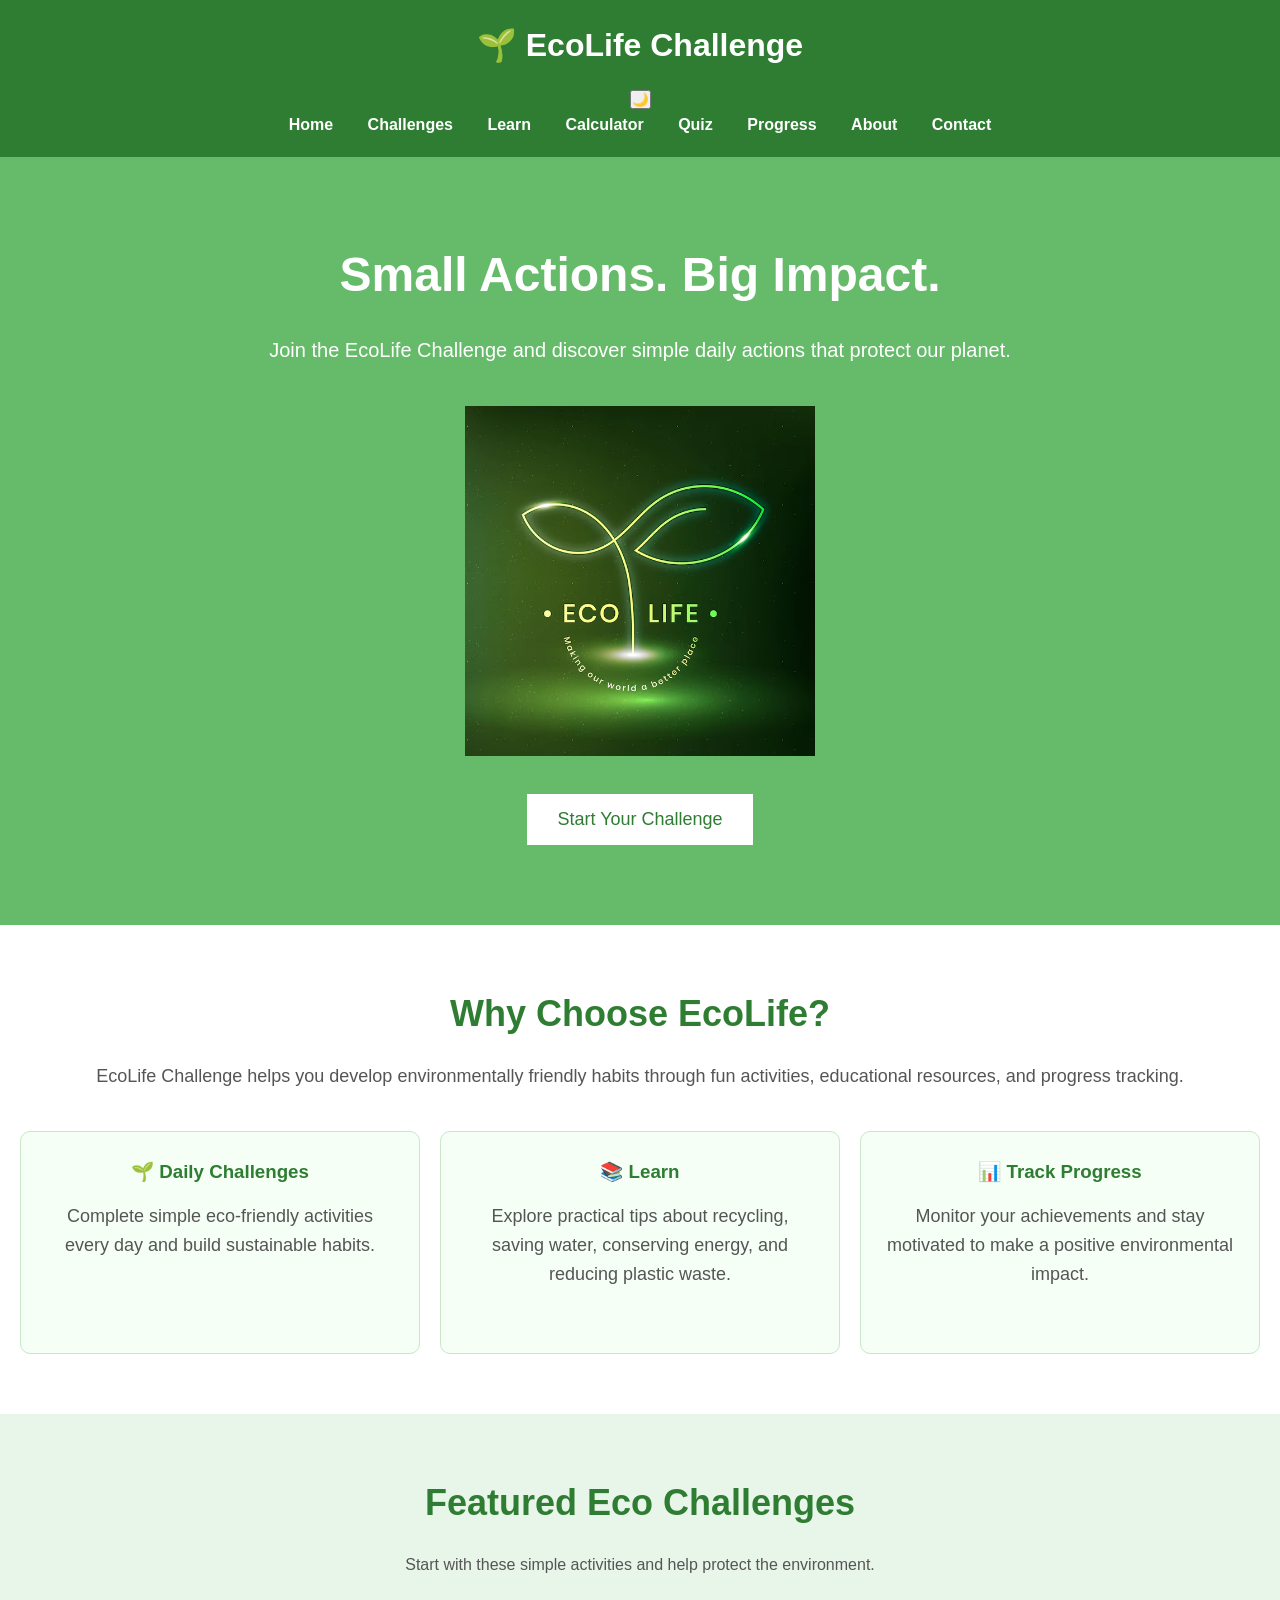
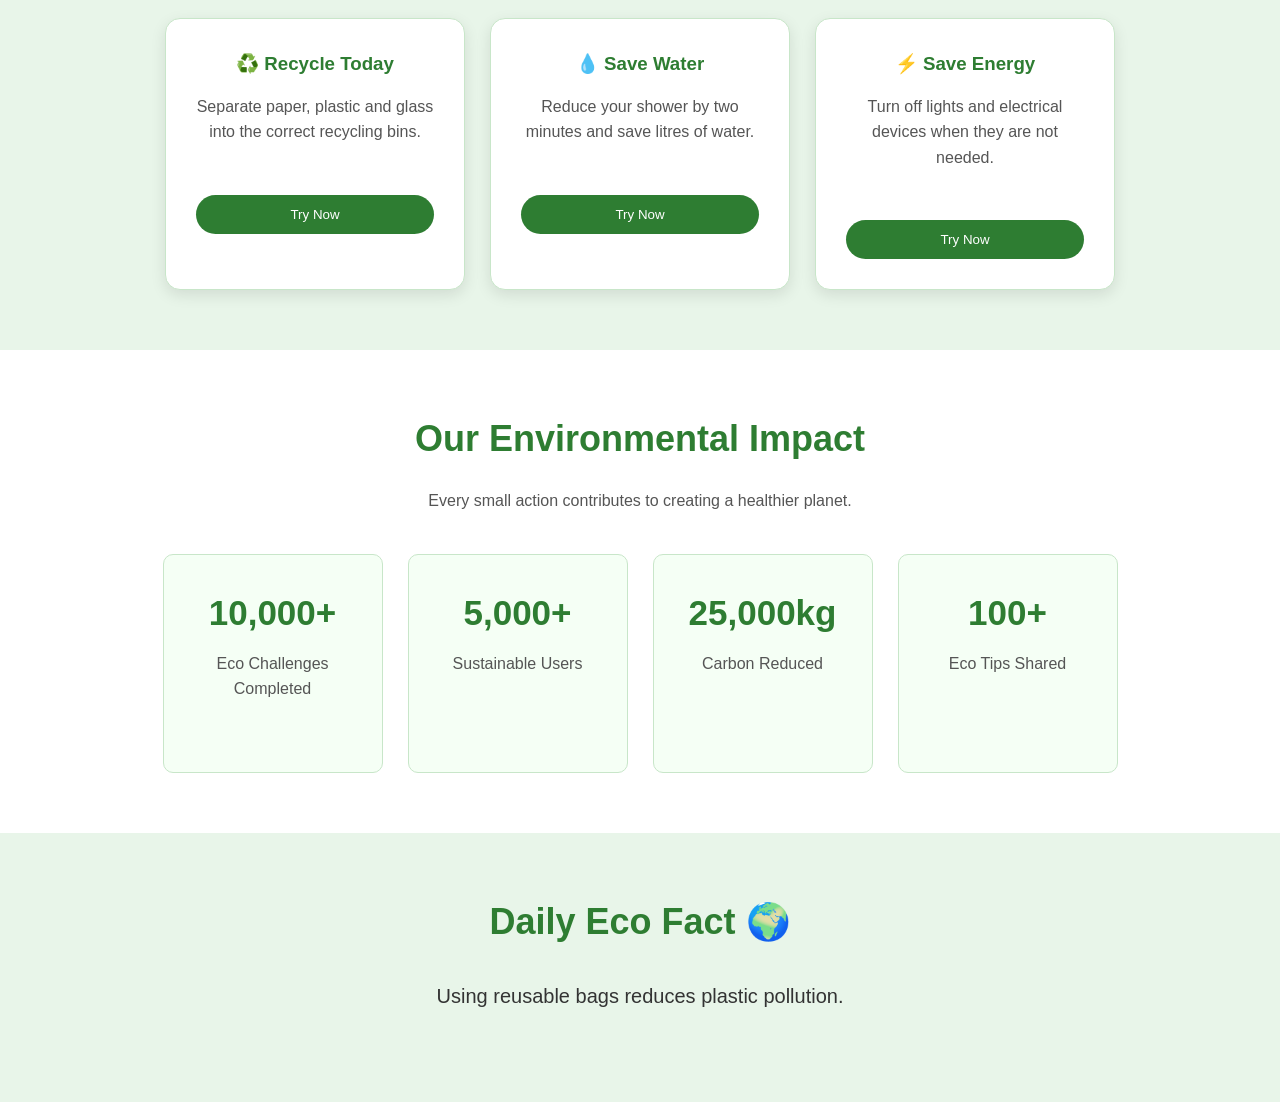
==== index.html @ b72ad626 "Moved challenge button below hero image" ====
<!DOCTYPE html>
<html lang="en">

<head>

    <meta charset="UTF-8">
    <meta name="viewport"
          content="width=device-width, initial-scale=1.0">

    <title>EcoLife Challenge</title>

    <link rel="stylesheet" href="css/style.css">
    <link rel="stylesheet" href="css/responsive.css">
    <link rel="stylesheet" href="css/darkmode.css">
    <link rel="stylesheet" href="css/animations.css">

</head>

<body>

    <!-- ================= HEADER ================= -->

    <header>

        <div class="logo">

            <h1>🌱 EcoLife Challenge</h1>

        </div>

        <nav>
            <button id="darkToggle">
🌙
</button>

            <ul>

                <li><a href="index.html">Home</a></li>

                <li><a href="challenges.html">Challenges</a></li>

                <li><a href="learn.html">Learn</a></li>

                <li><a href="calculator.html">Calculator</a></li>

                <li><a href="quiz.html">Quiz</a></li>

                <li><a href="progress.html">Progress</a></li>

                <li><a href="about.html">About</a></li>

                <li><a href="contact.html">Contact</a></li>

            </ul>

        </nav>

    </header>

    <!-- ================= HERO ================= -->

    <section id="hero">

    <div class="hero-content">

        <div class="hero-text">

            <h2>Small Actions. Big Impact.</h2>

            <p>
                Join the EcoLife Challenge and discover simple
                daily actions that protect our planet.
            </p>

           <div class="hero-image">

    <img src="images/hero.png" alt="People protecting the environment">

</div>


<button id="startButton">

    Start Your Challenge

</button>

    </div>

</section>
    <!-- ================= WHY CHOOSE ECOLIFE ================= -->

<section id="why-ecolife">

    <h2>Why Choose EcoLife?</h2>

    <p>
        EcoLife Challenge helps you develop environmentally friendly habits
        through fun activities, educational resources, and progress tracking.
    </p>

    <div class="features">

        <div class="feature-card">

            <h3>🌱 Daily Challenges</h3>

            <p>
                Complete simple eco-friendly activities every day and build
                sustainable habits.
            </p>

        </div>

        <div class="feature-card">

            <h3>📚 Learn</h3>

            <p>
                Explore practical tips about recycling, saving water,
                conserving energy, and reducing plastic waste.
            </p>

        </div>

        <div class="feature-card">

            <h3>📊 Track Progress</h3>

            <p>
                Monitor your achievements and stay motivated to make
                a positive environmental impact.
            </p>

        </div>

    </div>

</section>
<!-- ================= FEATURED CHALLENGES ================= -->

<section id="featured-challenges">

    <h2>Featured Eco Challenges</h2>

    <p>
        Start with these simple activities and help protect the environment.
    </p>

    <div class="challenge-container">

        <div class="challenge-card">

            <h3>♻️ Recycle Today</h3>

            <p>
                Separate paper, plastic and glass into the correct recycling bins.
            </p>

            <button>Try Now</button>

        </div>

        <div class="challenge-card">

            <h3>💧 Save Water</h3>

            <p>
                Reduce your shower by two minutes and save litres of water.
            </p>

            <button>Try Now</button>

        </div>

        <div class="challenge-card">

            <h3>⚡ Save Energy</h3>

            <p>
                Turn off lights and electrical devices when they are not needed.
            </p>

            <button>Try Now</button>

        </div>

    </div>

</section>
<!-- ================= ECO STATISTICS ================= -->

<section id="statistics">

    <h2>Our Environmental Impact</h2>

    <p>
        Every small action contributes to creating a healthier planet.
    </p>

    <div class="stats-container">

        <div class="stat-box">

            <h3>10,000+</h3>

            <p>
                Eco Challenges Completed
            </p>

        </div>


        <div class="stat-box">

            <h3>5,000+</h3>

            <p>
                Sustainable Users
            </p>

        </div>


        <div class="stat-box">

            <h3>25,000kg</h3>

            <p>
                Carbon Reduced
            </p>

        </div>


        <div class="stat-box">

            <h3>100+</h3>

            <p>
                Eco Tips Shared
            </p>

        </div>

    </div>

</section>
<!-- ================= DAILY ECO FACT ================= -->

<section id="eco-fact">

    <h2>Daily Eco Fact 🌍</h2>

    <p id="fact">
        Loading today's eco fact...
    </p>
</section>
    <script src="js/main.js"></script>

</body>

</html>
---- css/style.css ----
/* ==========================
   General Styles
========================== */

* {
    margin: 0;
    padding: 0;
    box-sizing: border-box;
}

body {
    font-family: Arial, sans-serif;
    background-color: #f5fff5;
    color: #333;
    line-height: 1.6;
}

/* ==========================
   Header
========================== */

header {
    background-color: #2E7D32;
    color: white;
    padding: 20px;
    text-align: center;
}

.logo h1 {
    margin-bottom: 15px;
}

/* ==========================
   Navigation
========================== */

nav ul {
    list-style: none;
}

nav ul li {
    display: inline-block;
    margin: 0 15px;
}

nav ul li a {
    color: white;
    text-decoration: none;
    font-weight: bold;
}

nav ul li a:hover {
    color: #FFC107;
}

/* ==========================
   Hero Section
========================== */

#hero {
    background-color: #66BB6A;
    color: white;
    text-align: center;
    padding: 80px 20px;
}

#hero h2 {
    font-size: 48px;
    margin-bottom: 20px;
}

#hero p {
    font-size: 20px;
    margin-bottom: 30px;
}

#hero button {
    background-color: white;
    color: #2E7D32;
    border: none;
    padding: 15px 30px;
    font-size: 18px;
    cursor: pointer;
}

#hero button:hover {
    background-color: #C8E6C9;
}
.hero-image {
    margin-top: 40px;
}

.hero-image img {
    width: 350px;
    max-width: 100%;
    height: auto;
}
.hero-image {
    margin-bottom: 30px;
}
/* ==========================
   How It Works
========================== */

#how-it-works {
    padding: 60px 20px;
    text-align: center;
}

.steps {
    display: flex;
    justify-content: space-around;
    margin-top: 30px;
}

.step {
    width: 30%;
    background-color: white;
    padding: 20px;
    border: 1px solid #ddd;
}

/* ==========================
   Featured Challenges
========================== */

#featured-challenges {
    background-color: #E8F5E9;
    padding: 60px 20px;
    text-align: center;
}

.challenge-container {
    display: flex;
    justify-content: space-around;
    margin-top: 30px;
}

.challenge-card {
    width: 30%;
    background-color: white;
    padding: 20px;
    border: 1px solid #ddd;
}

/* ==========================
   Statistics
========================== */

#statistics {
    padding: 60px 20px;
    text-align: center;
}

.stats {
    display: flex;
    justify-content: space-around;
    margin-top: 30px;
}

.stat-box {
    width: 30%;
    background-color: #2E7D32;
    color: white;
    padding: 25px;
}

/* ==========================
   Eco Fact
========================== */

#eco-fact {
    background-color: #E8F5E9;
    padding: 60px 20px;
    text-align: center;
}

/* ==========================
   Footer
========================== */

footer {
    background-color: #2E7D32;
    color: white;
    text-align: center;
    padding: 20px;
}
/* ==========================
   Why Choose EcoLife
========================== */

#why-ecolife {
    padding: 60px 20px;
    text-align: center;
    background-color: #ffffff;
}

#why-ecolife h2 {
    font-size: 36px;
    color: #2E7D32;
    margin-bottom: 20px;
}

#why-ecolife p {
    font-size: 18px;
    margin-bottom: 40px;
    color: #555555;
}

.features {
    display: flex;
    justify-content: space-between;
    gap: 20px;
    flex-wrap: wrap;
}

.feature-card {
    flex: 1;
    min-width: 250px;
    background-color: #F5FFF5;
    border: 1px solid #C8E6C9;
    border-radius: 10px;
    padding: 25px;
    transition: transform 0.3s ease;
}

.feature-card:hover {
    transform: translateY(-8px);
}

.feature-card h3 {
    color: #2E7D32;
    margin-bottom: 15px;
}

.feature-card p {
    font-size: 16px;
    margin-bottom: 0;
}
/* ==========================
   Featured Challenges
========================== */

#featured-challenges {
    padding: 60px 20px;
    background-color: #E8F5E9;
    text-align: center;
}

#featured-challenges h2 {
    font-size: 36px;
    color: #2E7D32;
    margin-bottom: 20px;
}

#featured-challenges p {
    margin-bottom: 40px;
    color: #555;
}

.challenge-container {
    display: flex;
    justify-content: center;
    gap: 25px;
    flex-wrap: wrap;
}

.challenge-card {
    width: 300px;
    background-color: white;
    padding: 25px;
    border-radius: 10px;
    border: 1px solid #C8E6C9;
    transition: transform 0.3s ease;
}

.challenge-card:hover {
    transform: translateY(-10px);
}

.challenge-card h3 {
    color: #2E7D32;
    margin-bottom: 15px;
}

.challenge-card p {
    margin-bottom: 20px;
}

.challenge-card button {
    background-color: #2E7D32;
    color: white;
    border: none;
    padding: 10px 20px;
    cursor: pointer;
    border-radius: 5px;
}

.challenge-card button:hover {
    background-color: #1B5E20;
}
/* ==========================
   Eco Statistics
========================== */

#statistics {

    padding: 60px 20px;
    text-align: center;
    background-color: #ffffff;

}


#statistics h2 {

    font-size: 36px;
    color: #2E7D32;
    margin-bottom: 20px;

}


#statistics p {

    color: #555;
    margin-bottom: 40px;

}


.stats-container {

    display: flex;
    justify-content: center;
    gap: 25px;
    flex-wrap: wrap;

}


.stat-box {

    width: 220px;
    padding: 30px;
    background-color: #F5FFF5;
    border-radius: 10px;
    border: 1px solid #C8E6C9;
    transition: transform 0.3s ease;

}


.stat-box:hover {

    transform: scale(1.05);

}


.stat-box h3 {

    font-size: 35px;
    color: #2E7D32;
    margin-bottom: 10px;

}


.stat-box p {

    margin: 0;

}
/* ==========================
   Daily Eco Fact
========================== */

#eco-fact {

    padding: 60px 20px;
    text-align: center;
    background-color: #E8F5E9;

}


#eco-fact h2 {

    color: #2E7D32;
    font-size: 36px;

}


#fact {

    font-size: 20px;
    margin: 30px auto;
    max-width: 700px;

}


#eco-fact button {

    background-color: #2E7D32;
    color: white;
    border: none;
    padding: 12px 25px;
    border-radius: 25px;
    cursor: pointer;

}



/* ==========================
   Newsletter
========================== */


#newsletter {

    padding: 60px 20px;
    text-align: center;

}


#newsletter input {

    padding: 12px;
    width: 250px;
    border: 1px solid #ccc;

}


#newsletter button {

    padding: 12px 25px;
    background-color: #2E7D32;
    color: white;
    border: none;

}



/* ==========================
   Footer
========================== */


footer {

    background-color: #2E7D32;
    color: white;
    text-align: center;
    padding: 40px 20px;

}


.footer-content h3 {

    font-size: 25px;

}


.social-links a {

    color: white;
    margin: 10px;
    text-decoration: none;

}


.copyright {

    margin-top: 20px;

}
/* ==========================
   Challenges Page
========================== */


/* Challenge Hero */

#challenge-hero {

    padding: 70px 20px;
    text-align: center;
    background-color: #E8F5E9;

}


#challenge-hero h2 {

    font-size: 40px;
    color: #2E7D32;
    margin-bottom: 15px;

}


#challenge-hero p {

    font-size: 18px;
    color: #555;

}



/* Search and Filter */

#challenge-tools {

    padding: 40px 20px;
    text-align: center;

}


#searchChallenge {

    width: 300px;
    padding: 15px;
    border-radius: 25px;
    border: 1px solid #ccc;
    font-size: 16px;

}



.filter-buttons {

    margin-top: 25px;

}


.filter-buttons button {

    padding: 10px 20px;
    margin: 5px;
    border: none;
    background-color: #2E7D32;
    color: white;
    border-radius: 20px;
    cursor: pointer;

}


.filter-buttons button:hover {

    background-color: #1B5E20;

}



/* Challenge Cards Area */

#challenge-list {

    padding: 50px 20px;

}


.challenge-grid {

    display: flex;
    justify-content: center;
    gap: 25px;
    flex-wrap: wrap;

}



.challenge-card {

    width: 300px;
    background-color: white;
    padding: 30px;
    border-radius: 15px;
    border: 1px solid #C8E6C9;
    box-shadow: 0 5px 15px rgba(0,0,0,0.1);

}



.challenge-card h3 {

    color: #2E7D32;
    margin-bottom: 15px;

}


.challenge-card p {

    color: #555;
    margin-bottom: 20px;

}



/* Difficulty Labels */

.difficulty {

    display: inline-block;
    padding: 5px 15px;
    border-radius: 20px;
    margin-bottom: 20px;
    font-size: 14px;

}


.easy {

    background-color: #C8E6C9;

}


.medium {

    background-color: #FFF59D;

}


.hard {

    background-color: #FFCDD2;

}



/* Card Buttons */

.challenge-card button {

    width: 100%;
    margin-top: 10px;
    padding: 12px;
    border: none;
    border-radius: 20px;
    background-color: #2E7D32;
    color: white;
    cursor: pointer;

}


.challenge-card button:hover {

    background-color: #1B5E20;

}
/* ==========================
   Learn Page
========================== */


/* Learn Hero */

#learn-hero {

    padding: 70px 20px;
    text-align: center;
    background-color: #E8F5E9;

}


#learn-hero h2 {

    font-size: 40px;
    color: #2E7D32;
    margin-bottom: 15px;

}


#learn-hero p {

    font-size: 18px;
    color: #555;

}



/* Learning Topics */


#learning-topics {

    padding: 60px 20px;
    text-align: center;

}


#learning-topics h2 {

    font-size: 36px;
    color: #2E7D32;
    margin-bottom: 40px;

}



.learn-grid {

    display: flex;
    justify-content: center;
    gap: 25px;
    flex-wrap: wrap;

}



.learn-card {

    width: 280px;
    padding: 30px;
    background-color: #F5FFF5;
    border-radius: 15px;
    border: 1px solid #C8E6C9;
    transition: transform 0.3s ease;

}



.learn-card:hover {

    transform: translateY(-10px);

}



.learn-card h3 {

    color: #2E7D32;
    margin-bottom: 15px;

}



.learn-card p {

    color: #555;
    margin-bottom: 25px;

}



.learn-card button {

    background-color: #2E7D32;
    color: white;
    border: none;
    padding: 12px 25px;
    border-radius: 20px;
    cursor: pointer;

}



.learn-card button:hover {

    background-color: #1B5E20;

}



/* Resources */


#resources {

    padding: 60px 20px;
    text-align: center;
    background-color: #E8F5E9;

}



#resources h2 {

    color: #2E7D32;
    font-size: 36px;
    margin-bottom: 30px;

}



.resource-box {

    max-width: 700px;
    margin: auto;
    background-color: white;
    padding: 30px;
    border-radius: 15px;

}


.resource-box p {

    font-size: 18px;
    margin: 15px;

}
/* ==========================
   Carbon Calculator Page
========================== */


/* Calculator Hero */

#calculator-hero {

    padding: 70px 20px;
    text-align: center;
    background-color: #E8F5E9;

}


#calculator-hero h2 {

    font-size: 40px;
    color: #2E7D32;
    margin-bottom: 15px;

}


#calculator-hero p {

    font-size: 18px;
    color: #555;

}



/* Calculator Section */


#calculator {

    padding: 60px 20px;
    text-align: center;

}


#calculator h2 {

    color: #2E7D32;
    font-size: 36px;
    margin-bottom: 30px;

}



#carbonForm {

    max-width: 500px;
    margin: auto;
    background-color: #F5FFF5;
    padding: 35px;
    border-radius: 15px;
    border: 1px solid #C8E6C9;

}



#carbonForm label {

    display: block;
    text-align: left;
    margin-top: 15px;
    margin-bottom: 8px;
    color: #333;
    font-weight: bold;

}



#carbonForm input {

    width: 100%;
    padding: 12px;
    border-radius: 8px;
    border: 1px solid #ccc;

}



#carbonForm button {

    margin-top: 25px;
    padding: 14px 30px;
    background-color: #2E7D32;
    color: white;
    border: none;
    border-radius: 25px;
    cursor: pointer;
    font-size: 16px;

}



#carbonForm button:hover {

    background-color: #1B5E20;

}




/* Result Box */


#result {

    margin: 30px auto;
    max-width: 500px;
    padding: 25px;
    border-radius: 15px;
    background-color: #E8F5E9;
    font-size: 20px;
    color: #2E7D32;

}
/* ==========================
   Quiz Page
========================== */


/* Quiz Hero */


#quiz-hero {

    padding: 70px 20px;
    text-align: center;
    background-color: #E8F5E9;

}


#quiz-hero h2 {

    font-size: 40px;
    color: #2E7D32;
    margin-bottom: 15px;

}


#quiz-hero p {

    font-size: 18px;
    color: #555;

}




/* Quiz Section */


#quiz-section {

    padding: 60px 20px;

}



#quizForm {

    max-width: 700px;
    margin: auto;
    background-color: #F5FFF5;
    padding: 35px;
    border-radius: 15px;
    border: 1px solid #C8E6C9;

}




.question {

    margin-bottom: 35px;

}



.question h3 {

    color: #2E7D32;
    margin-bottom: 15px;

}




.question label {

    display: block;
    padding: 10px;
    background-color: white;
    margin: 8px 0;
    border-radius: 8px;
    cursor: pointer;

}



.question label:hover {

    background-color: #E8F5E9;

}





#quizForm button {

    display: block;
    margin: 30px auto 0;
    padding: 14px 35px;
    border: none;
    background-color: #2E7D32;
    color: white;
    border-radius: 25px;
    cursor: pointer;
    font-size: 16px;

}



#quizForm button:hover {

    background-color: #1B5E20;

}




#quiz-result {

    text-align: center;
    margin-top: 30px;
    font-size: 24px;
    color: #2E7D32;

}
/* ==========================
   Progress Page
========================== */


/* Progress Hero */


#progress-hero {

    padding: 70px 20px;
    text-align: center;
    background-color: #E8F5E9;

}


#progress-hero h2 {

    font-size: 40px;
    color: #2E7D32;
    margin-bottom: 15px;

}


#progress-hero p {

    font-size: 18px;
    color: #555;

}




/* Dashboard */


#progress-dashboard {

    padding: 60px 20px;
    display: flex;
    justify-content: center;
    gap: 25px;
    flex-wrap: wrap;

}




.progress-card {

    width: 280px;
    padding: 35px;
    text-align: center;
    background-color: #F5FFF5;
    border-radius: 15px;
    border: 1px solid #C8E6C9;

}



.progress-card h3 {

    color: #2E7D32;
    margin-bottom: 20px;

}



.progress-card p {

    font-size: 35px;
    font-weight: bold;
    color: #333;

}





/* Progress Bar */


#progress-bar-section {

    padding: 50px 20px;
    text-align: center;

}



#progress-bar-section h2 {

    color: #2E7D32;
    margin-bottom: 30px;

}



.progress-container {

    max-width: 700px;
    height: 35px;
    background-color: #ddd;
    margin: auto;
    border-radius: 20px;
    overflow: hidden;

}



#progress-bar {

    height: 100%;
    width: 0%;
    background-color: #2E7D32;
    color: white;
    text-align: center;
    line-height: 35px;
    transition: width 0.5s ease;

}
/* ==========================
   About Page
========================== */


/* About Hero */


#about-hero {

    padding: 70px 20px;
    text-align: center;
    background-color: #E8F5E9;

}


#about-hero h2 {

    font-size: 40px;
    color: #2E7D32;
    margin-bottom: 15px;

}


#about-hero p {

    font-size: 18px;
    color: #555;

}



/* About Content */


#about-content {

    padding: 60px 20px;
    max-width: 900px;
    margin: auto;

}



.about-box {

    background-color: #F5FFF5;
    padding: 35px;
    margin-bottom: 30px;
    border-radius: 15px;
    border: 1px solid #C8E6C9;

}



.about-box h2 {

    color: #2E7D32;
    margin-bottom: 20px;

}



.about-box p {

    color: #555;
    line-height: 1.6;

}



.about-box ul {

    padding-left: 20px;

}



.about-box li {

    margin: 10px 0;
    color: #555;

}
/* ==========================
   Contact Page
========================== */


/* Contact Hero */

#contact-hero {

    padding: 70px 20px;
    text-align: center;
    background-color: #E8F5E9;

}


#contact-hero h2 {

    font-size: 40px;
    color: #2E7D32;
    margin-bottom: 15px;

}


#contact-hero p {

    font-size: 18px;
    color: #555;

}



/* Contact Section */

#contact-section {

    padding: 60px 20px;

}



#contactForm {

    max-width: 600px;
    margin: auto;
    background-color: #F5FFF5;
    padding: 35px;
    border-radius: 15px;
    border: 1px solid #C8E6C9;

}



#contactForm label {

    display: block;
    margin-top: 15px;
    margin-bottom: 8px;
    font-weight: bold;
    color: #333;

}



#contactForm input,
#contactForm textarea {

    width: 100%;
    padding: 12px;
    border-radius: 8px;
    border: 1px solid #ccc;
    font-size: 16px;

}



#contactForm textarea {

    height: 150px;
    resize: none;

}



#contactForm button {

    margin-top: 25px;
    padding: 14px 35px;
    background-color: #2E7D32;
    color: white;
    border: none;
    border-radius: 25px;
    cursor: pointer;

}



#contactForm button:hover {

    background-color: #1B5E20;

}



#contact-result {

    text-align: center;
    margin-top: 25px;
    font-size: 20px;
    color: #2E7D32;

}
---- css/responsive.css ----
/* ==========================
   Responsive Design
========================== */


/* Tablets */

@media (max-width: 900px) {


    .nav-links {

        flex-wrap: wrap;
        justify-content: center;

    }


    .navbar {

        flex-direction: column;
        gap: 20px;

        padding: 20px;

    }



    .hero h1 {

        font-size: 45px;

    }



    .learn-grid,
    #progress-dashboard {

        flex-direction: column;
        align-items: center;

    }


}



/* Mobile Phones */

@media (max-width: 600px) {


    .logo {

        font-size: 20px;

    }



    .nav-links {

        flex-direction: column;
        gap: 15px;
        text-align: center;

    }



    .hero {

        height: auto;
        padding: 80px 20px;

    }



    .hero h1 {

        font-size: 35px;

    }



    .hero p {

        font-size: 16px;

    }



    #learn-hero h2,
    #calculator-hero h2,
    #quiz-hero h2,
    #progress-hero h2,
    #about-hero h2,
    #contact-hero h2 {

        font-size: 30px;

    }



    .challenge-card,
    .learn-card,
    .progress-card {

        width: 90%;

    }



    #carbonForm,
    #quizForm,
    #contactForm {

        width: 90%;
        padding: 25px;

    }



    button {

        width: 100%;

    }


}
---- css/darkmode.css ----
/* ==========================
   Dark Mode
========================== */


body.dark {

    background-color: #121212;
    color: white;

}



body.dark header {

    background-color: #1B1B1B;

}



body.dark .navbar {

    background-color: #1B1B1B;

}



body.dark .nav-links a {

    color: white;

}



body.dark section {

    background-color: #121212;

}



body.dark .hero,
body.dark #learn-hero,
body.dark #challenge-hero,
body.dark #calculator-hero,
body.dark #quiz-hero,
body.dark #progress-hero,
body.dark #about-hero,
body.dark #contact-hero {

    background-color: #1B1B1B;

}



body.dark .challenge-card,
body.dark .learn-card,
body.dark .progress-card,
body.dark .about-box,
body.dark #carbonForm,
body.dark #quizForm,
body.dark #contactForm,
body.dark .resource-box {

    background-color: #242424;
    color: white;

}



body.dark p,
body.dark label,
body.dark li {

    color: #dddddd;

}



body.dark h1,
body.dark h2,
body.dark h3 {

    color: #81C784;

}



body.dark input,
body.dark textarea {

    background-color: #333;
    color: white;
    border: 1px solid #555;

}
---- css/animations.css ----
/* ==========================
   Website Animations
========================== */


/* Fade In */

@keyframes fadeIn {

    from {

        opacity: 0;
        transform: translateY(20px);

    }


    to {

        opacity: 1;
        transform: translateY(0);

    }

}



.hero-content,
.challenge-card,
.learn-card,
.progress-card,
.about-box,
#carbonForm,
#quizForm,
#contactForm {

    animation: fadeIn 0.8s ease;

}



/* Button Animation */


button {

    transition: transform 0.3s ease;

}



button:hover {

    transform: scale(1.05);

}



/* Card Hover */


.challenge-card,
.learn-card,
.progress-card,
.about-box {

    transition: transform 0.3s ease;

}



.challenge-card:hover,
.learn-card:hover,
.progress-card:hover,
.about-box:hover {

    transform: translateY(-8px);

}
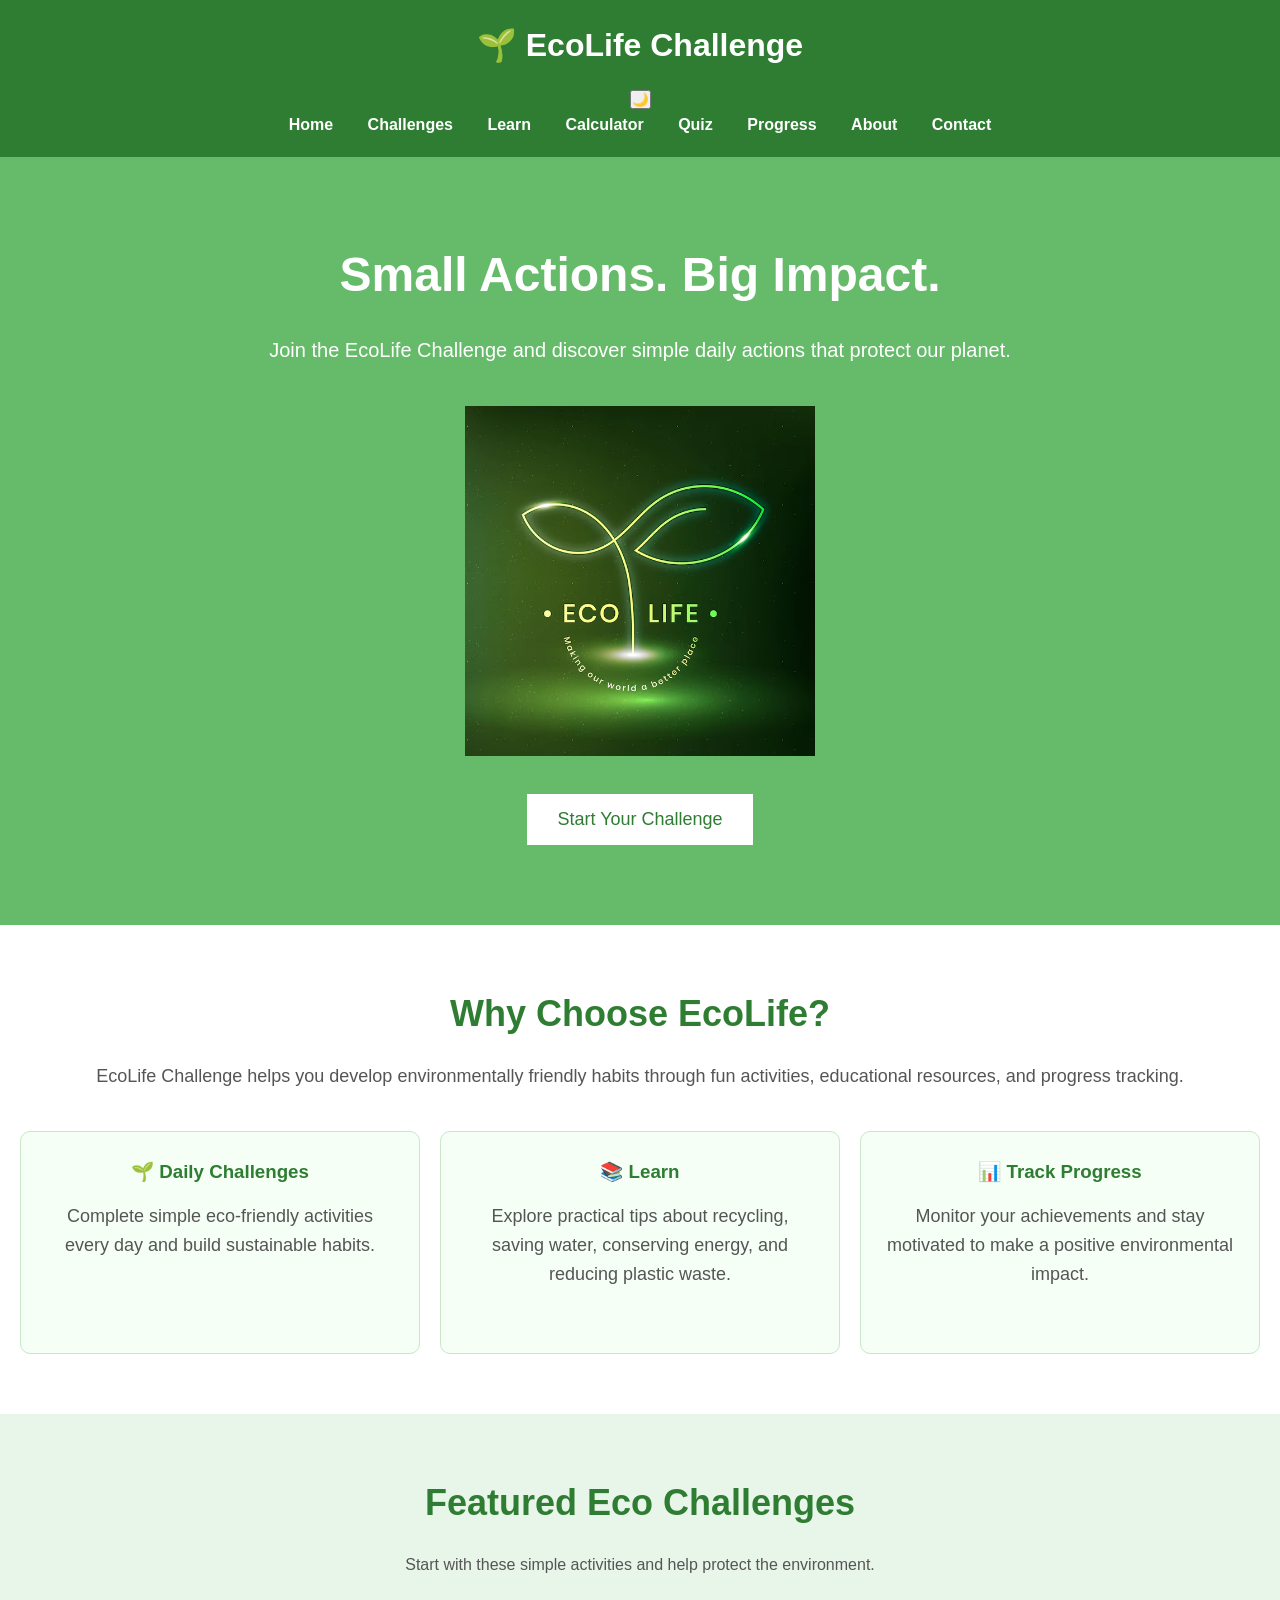
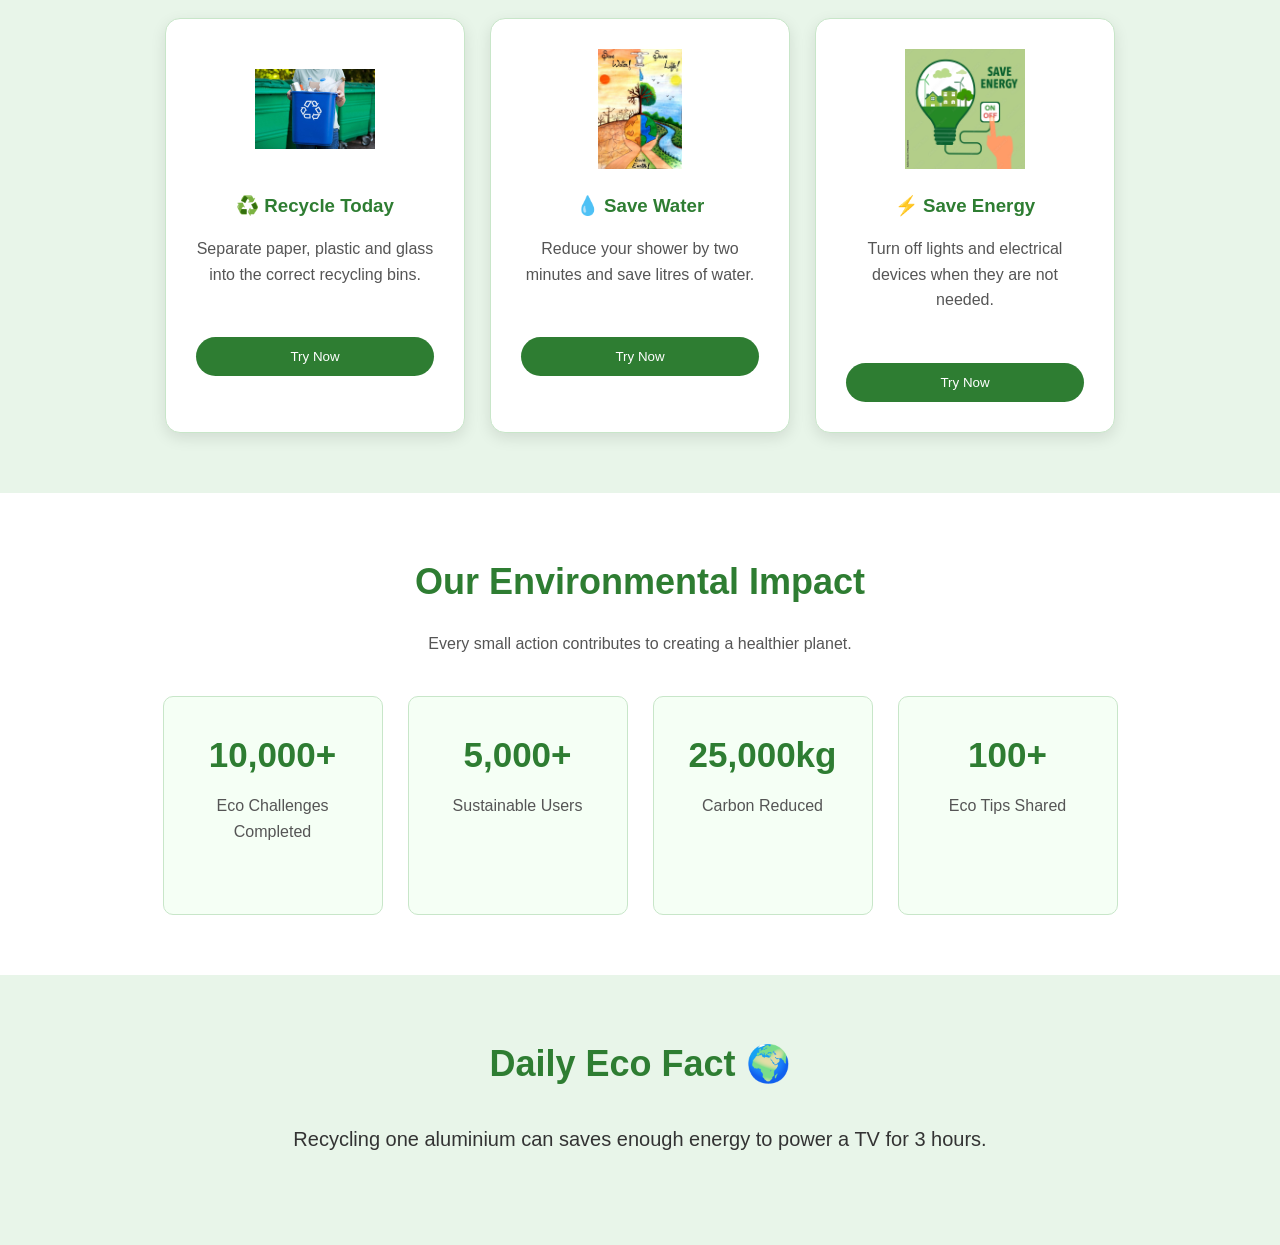
==== commit f6c05191: "Added images to eco challenge cards" ====
--- a/index.html
+++ b/index.html
@@ -150,6 +150,8 @@
     <div class="challenge-container">
 
         <div class="challenge-card">
+            <img src="images/recycle.png" 
+         alt="Recycling">
 
             <h3>♻️ Recycle Today</h3>
 
@@ -162,6 +164,7 @@
         </div>
 
         <div class="challenge-card">
+            <img src="images/water.png" alt="Saving water">
 
             <h3>💧 Save Water</h3>
 
@@ -174,6 +177,7 @@
         </div>
 
         <div class="challenge-card">
+            <img src="images/energy.png" alt="Saving energy">
 
             <h3>⚡ Save Energy</h3>
 
--- a/css/style.css
+++ b/css/style.css
@@ -1449,3 +1449,11 @@
     color: #2E7D32;
 
 }
+.challenge-card img {
+
+    width: 120px;
+    height: 120px;
+    object-fit: contain;
+    margin-bottom: 15px;
+
+}
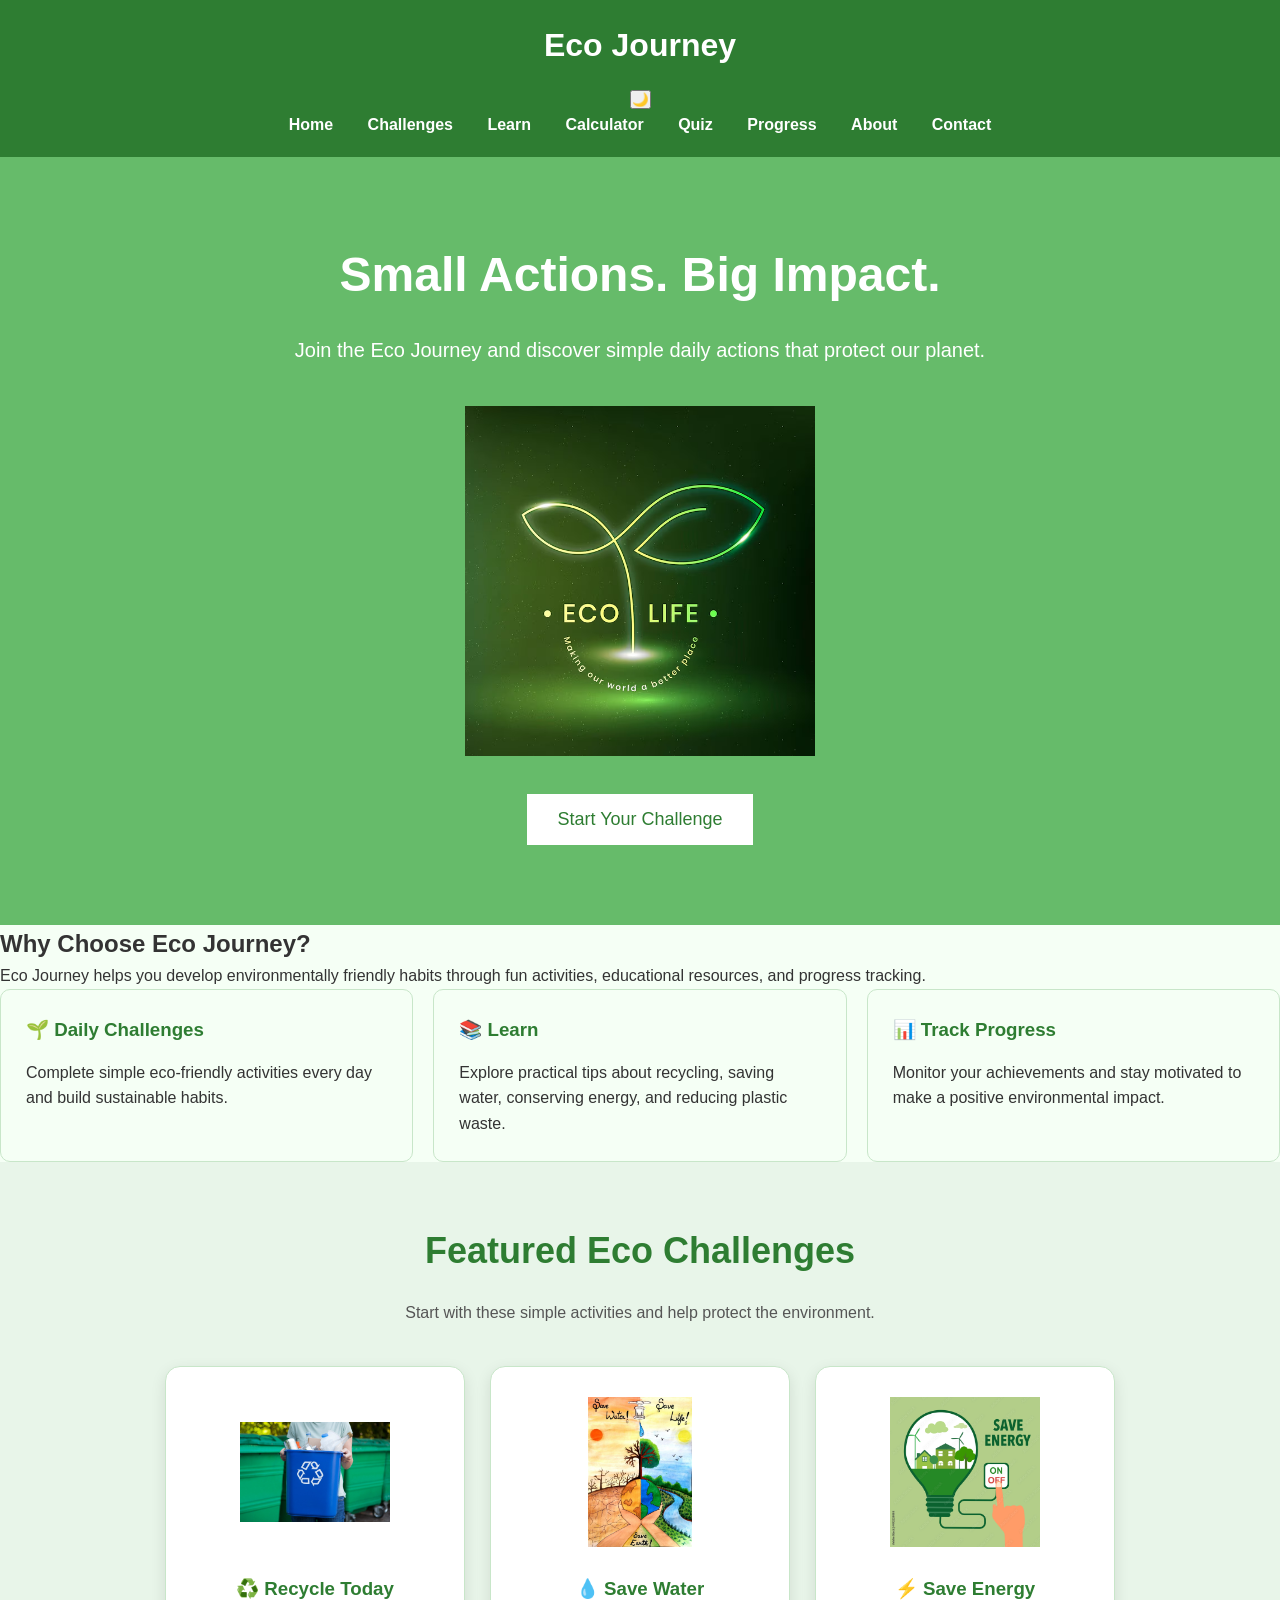
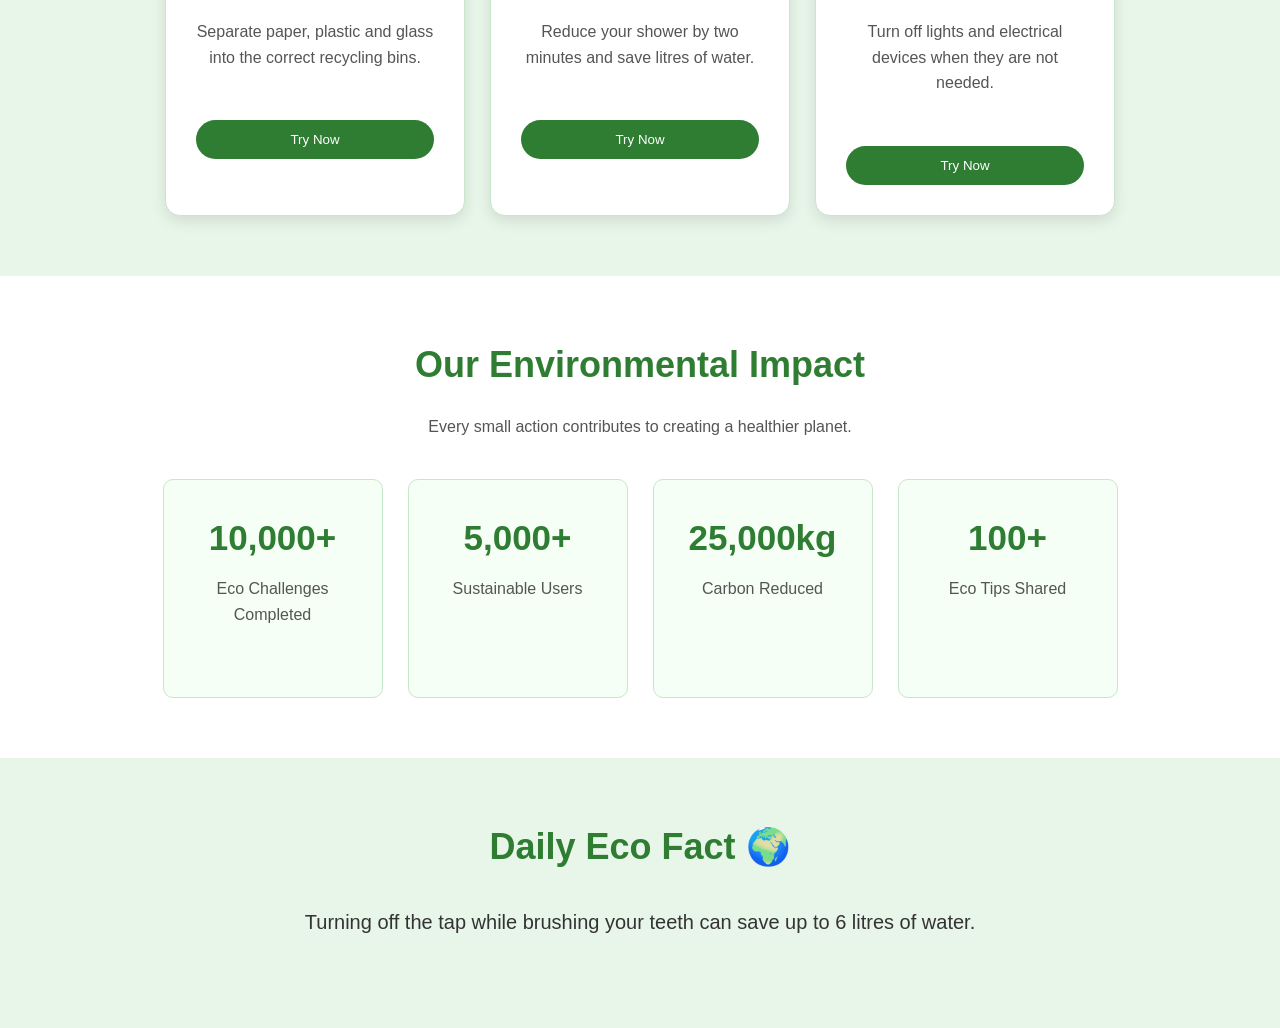
==== commit 966bd879: "Improved Why Choose Eco Journey section layout" ====
--- a/index.html
+++ b/index.html
@@ -7,7 +7,7 @@
     <meta name="viewport"
           content="width=device-width, initial-scale=1.0">
 
-    <title>EcoLife Challenge</title>
+    <title>Eco Journey</title>
 
     <link rel="stylesheet" href="css/style.css">
     <link rel="stylesheet" href="css/responsive.css">
@@ -24,7 +24,7 @@
 
         <div class="logo">
 
-            <h1>🌱 EcoLife Challenge</h1>
+            <h1>Eco Journey</h1>
 
         </div>
 
@@ -68,7 +68,7 @@
             <h2>Small Actions. Big Impact.</h2>
 
             <p>
-                Join the EcoLife Challenge and discover simple
+                Join the Eco Journey and discover simple
                 daily actions that protect our planet.
             </p>
 
@@ -88,14 +88,14 @@
     </div>
 
 </section>
-    <!-- ================= WHY CHOOSE ECOLIFE ================= -->
-
-<section id="why-ecolife">
-
-    <h2>Why Choose EcoLife?</h2>
+    <!-- ================= WHY CHOOSE ECO Journey ================= -->
+
+<section id="why-eco Journey">
+
+    <h2>Why Choose Eco Journey?</h2>
 
     <p>
-        EcoLife Challenge helps you develop environmentally friendly habits
+        Eco Journey helps you develop environmentally friendly habits
         through fun activities, educational resources, and progress tracking.
     </p>
 
--- a/css/style.css
+++ b/css/style.css
@@ -186,22 +186,22 @@
     padding: 20px;
 }
 /* ==========================
-   Why Choose EcoLife
-========================== */
-
-#why-ecolife {
+   Why Choose Eco Journey
+========================== */
+
+#why-Eco Journey {
     padding: 60px 20px;
     text-align: center;
     background-color: #ffffff;
 }
 
-#why-ecolife h2 {
+#why-Eco Journey h2 {
     font-size: 36px;
     color: #2E7D32;
     margin-bottom: 20px;
 }
 
-#why-ecolife p {
+#why-Eco Journey p {
     font-size: 18px;
     margin-bottom: 40px;
     color: #555555;
@@ -1456,4 +1456,60 @@
     object-fit: contain;
     margin-bottom: 15px;
 
-}+}
+.learn-card img {
+
+    width: 120px;
+    height: 120px;
+    object-fit: contain;
+    margin-bottom: 15px;
+
+}
+#calculator img {
+
+    width: 250px;
+    max-width: 100%;
+    margin: 20px auto;
+    display: block;
+
+}
+#about img {
+
+    width: 300px;
+    max-width: 100%;
+    display: block;
+    margin: 20px auto;
+
+}
+#contact img {
+
+    width: 250px;
+    max-width: 100%;
+    display: block;
+    margin: 20px auto;
+
+}
+.challenge-card img {
+
+    width: 150px;
+    height: 150px;
+    object-fit: contain;
+    margin-bottom: 20px;
+
+}
+#progress img {
+
+    width: 250px;
+    max-width: 100%;
+    display: block;
+    margin: 20px auto;
+
+}
+#quiz img {
+
+    width: 250px;
+    max-width: 100%;
+    display: block;
+    margin: 20px auto;
+
+}
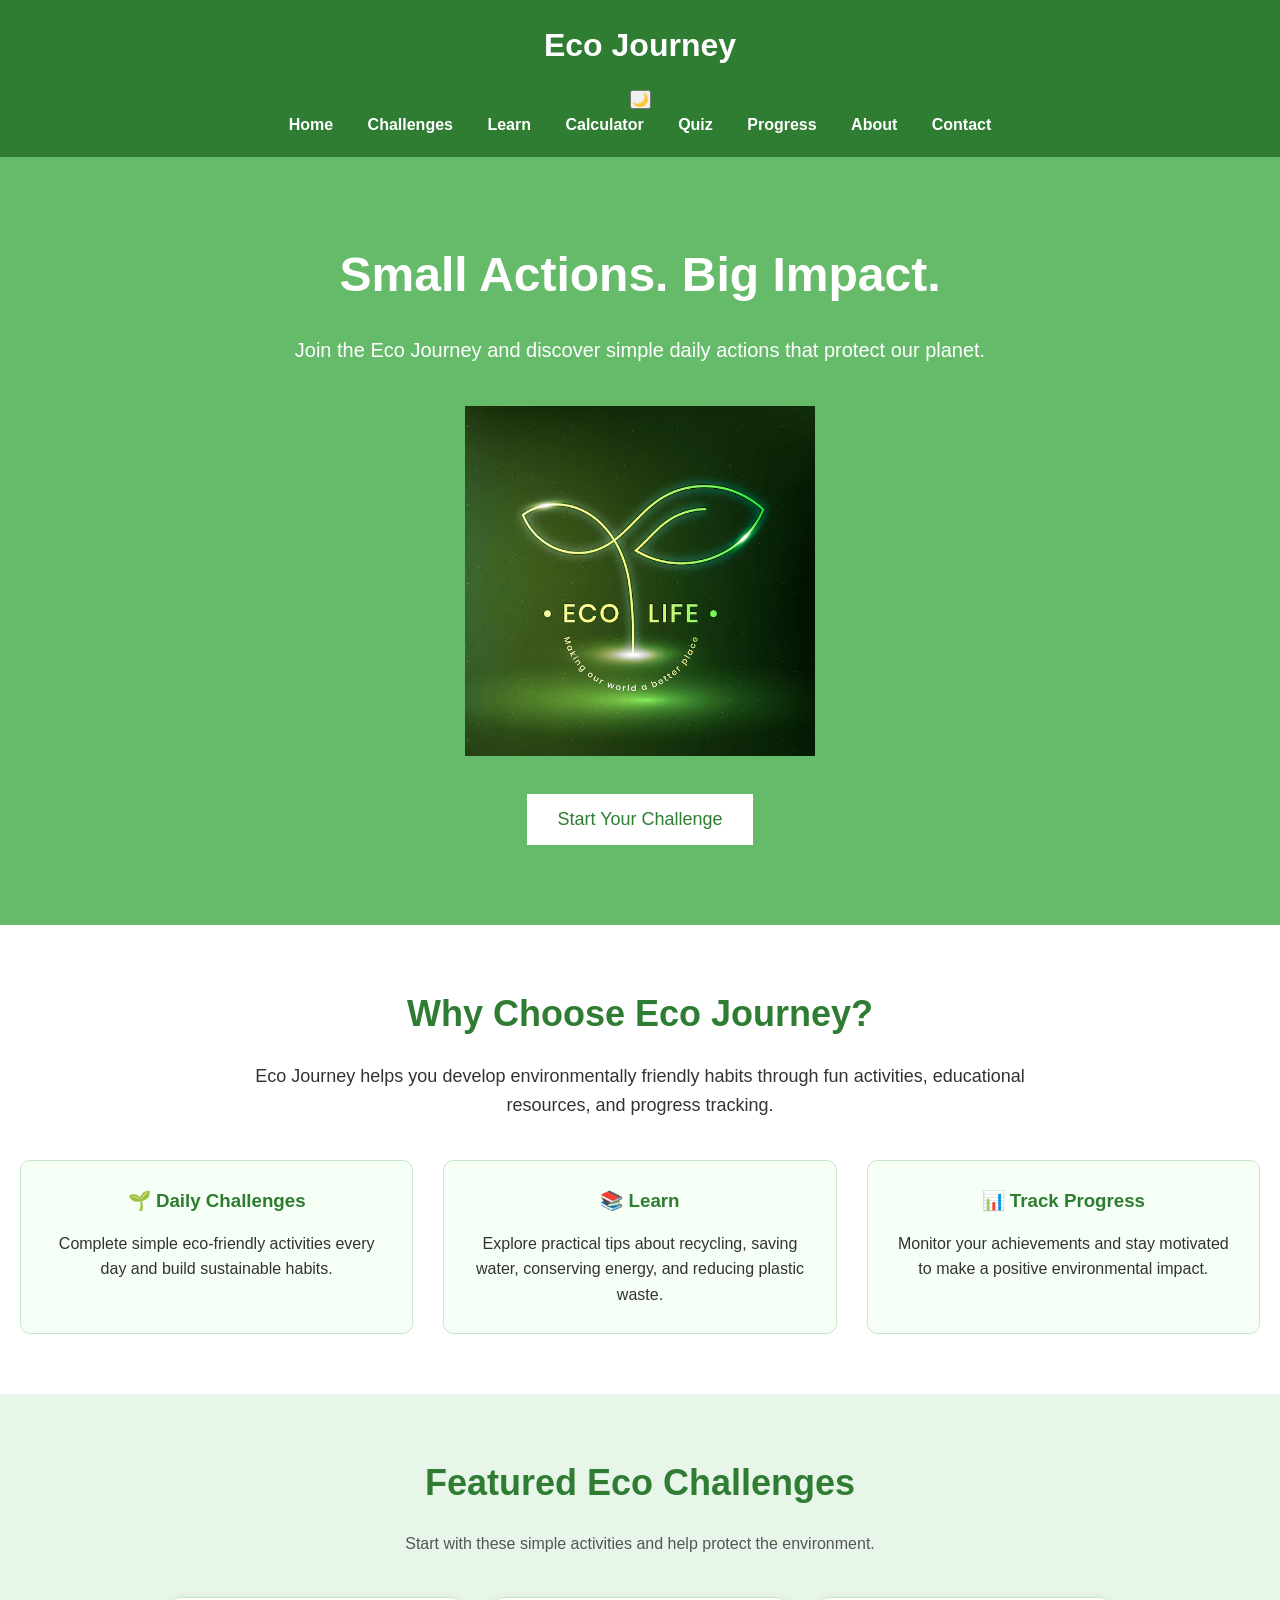
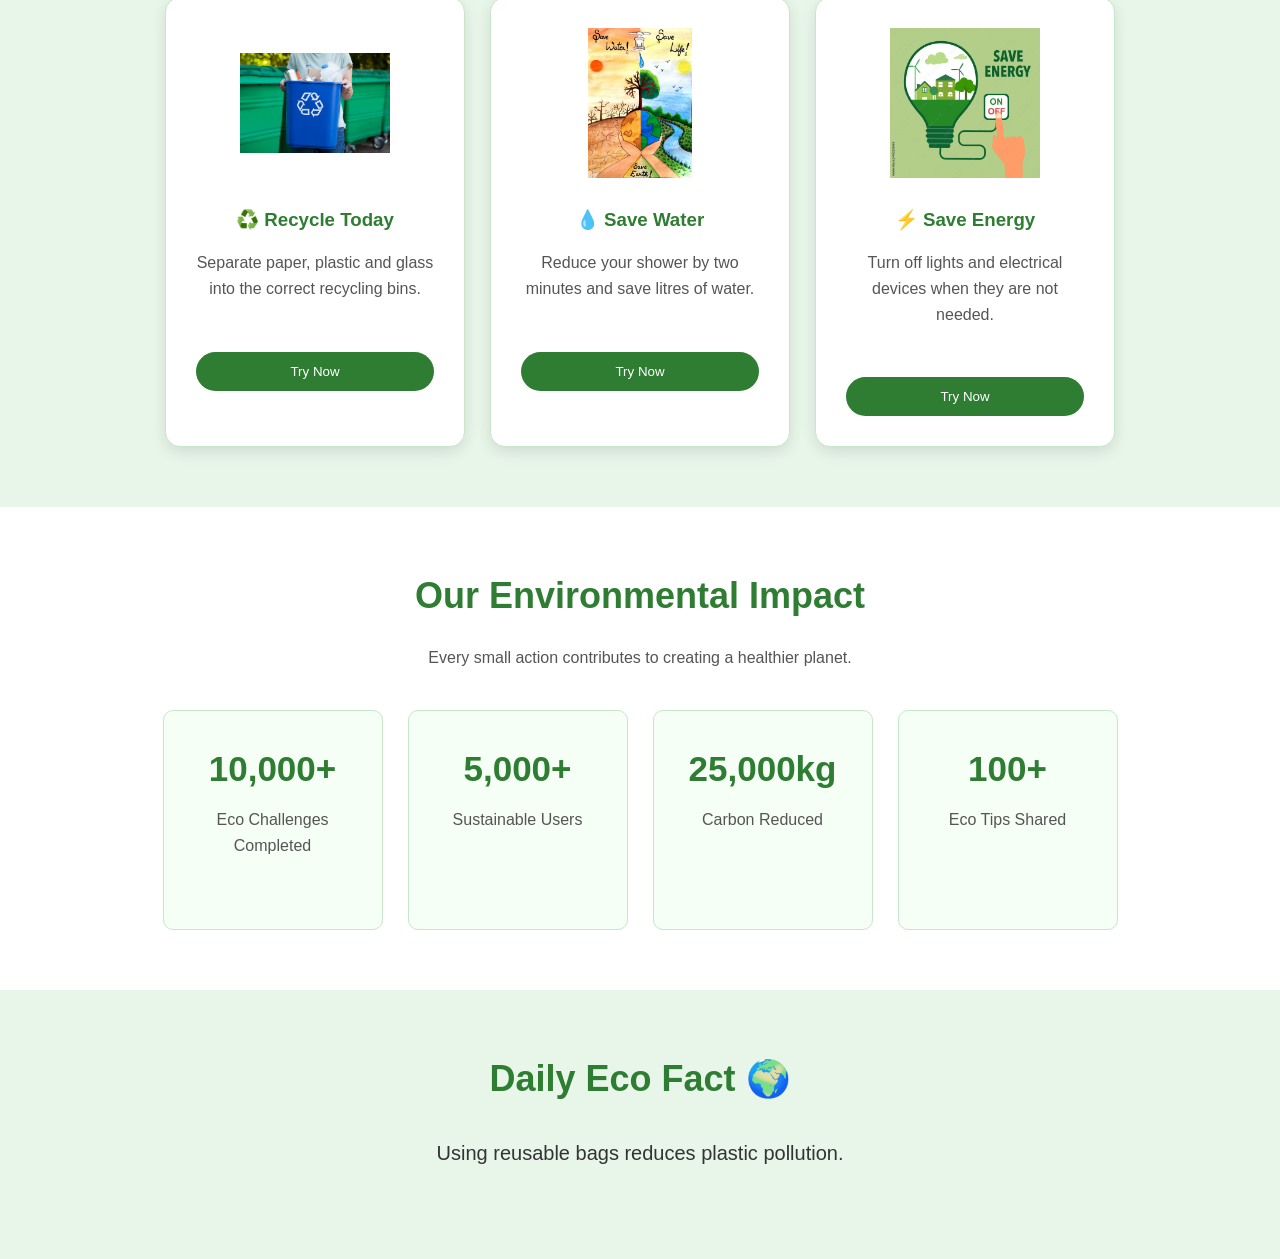
==== commit 0652d1a2: "Fixed Eco Journey section ID" ====
--- a/index.html
+++ b/index.html
@@ -90,7 +90,7 @@
 </section>
     <!-- ================= WHY CHOOSE ECO Journey ================= -->
 
-<section id="why-eco Journey">
+<section id="why-ecojourney">
 
     <h2>Why Choose Eco Journey?</h2>
 
--- a/css/style.css
+++ b/css/style.css
@@ -186,25 +186,26 @@
     padding: 20px;
 }
 /* ==========================
-   Why Choose Eco Journey
-========================== */
-
-#why-Eco Journey {
-    padding: 60px 20px;
-    text-align: center;
+   Why Choose eco journey
+========================== */
+
+#why-ecojourney {
+    text-align: center;
+    padding: 60px 20px;
     background-color: #ffffff;
 }
 
-#why-Eco Journey h2 {
+#why-ecojourney h2 {
     font-size: 36px;
     color: #2E7D32;
     margin-bottom: 20px;
 }
 
-#why-Eco Journey p {
+#why-ecojourney > p {
     font-size: 18px;
-    margin-bottom: 40px;
-    color: #555555;
+    max-width: 800px;
+    margin: 0 auto 40px;
+    line-height: 1.6;
 }
 
 .features {
@@ -1513,3 +1514,31 @@
     margin: 20px auto;
 
 }
+#why-ecojourney {
+    text-align: center;
+    padding: 60px 20px;
+}
+
+#why-ecojourney h2 {
+    font-size: 36px;
+    margin-bottom: 20px;
+}
+
+#why-ecojourney > p {
+    font-size: 18px;
+    max-width: 800px;
+    margin: 0 auto 40px;
+    line-height: 1.6;
+}
+
+.features {
+    display: flex;
+    justify-content: center;
+    gap: 30px;
+    flex-wrap: wrap;
+}
+
+.feature-card {
+    width: 280px;
+    padding: 25px;
+}
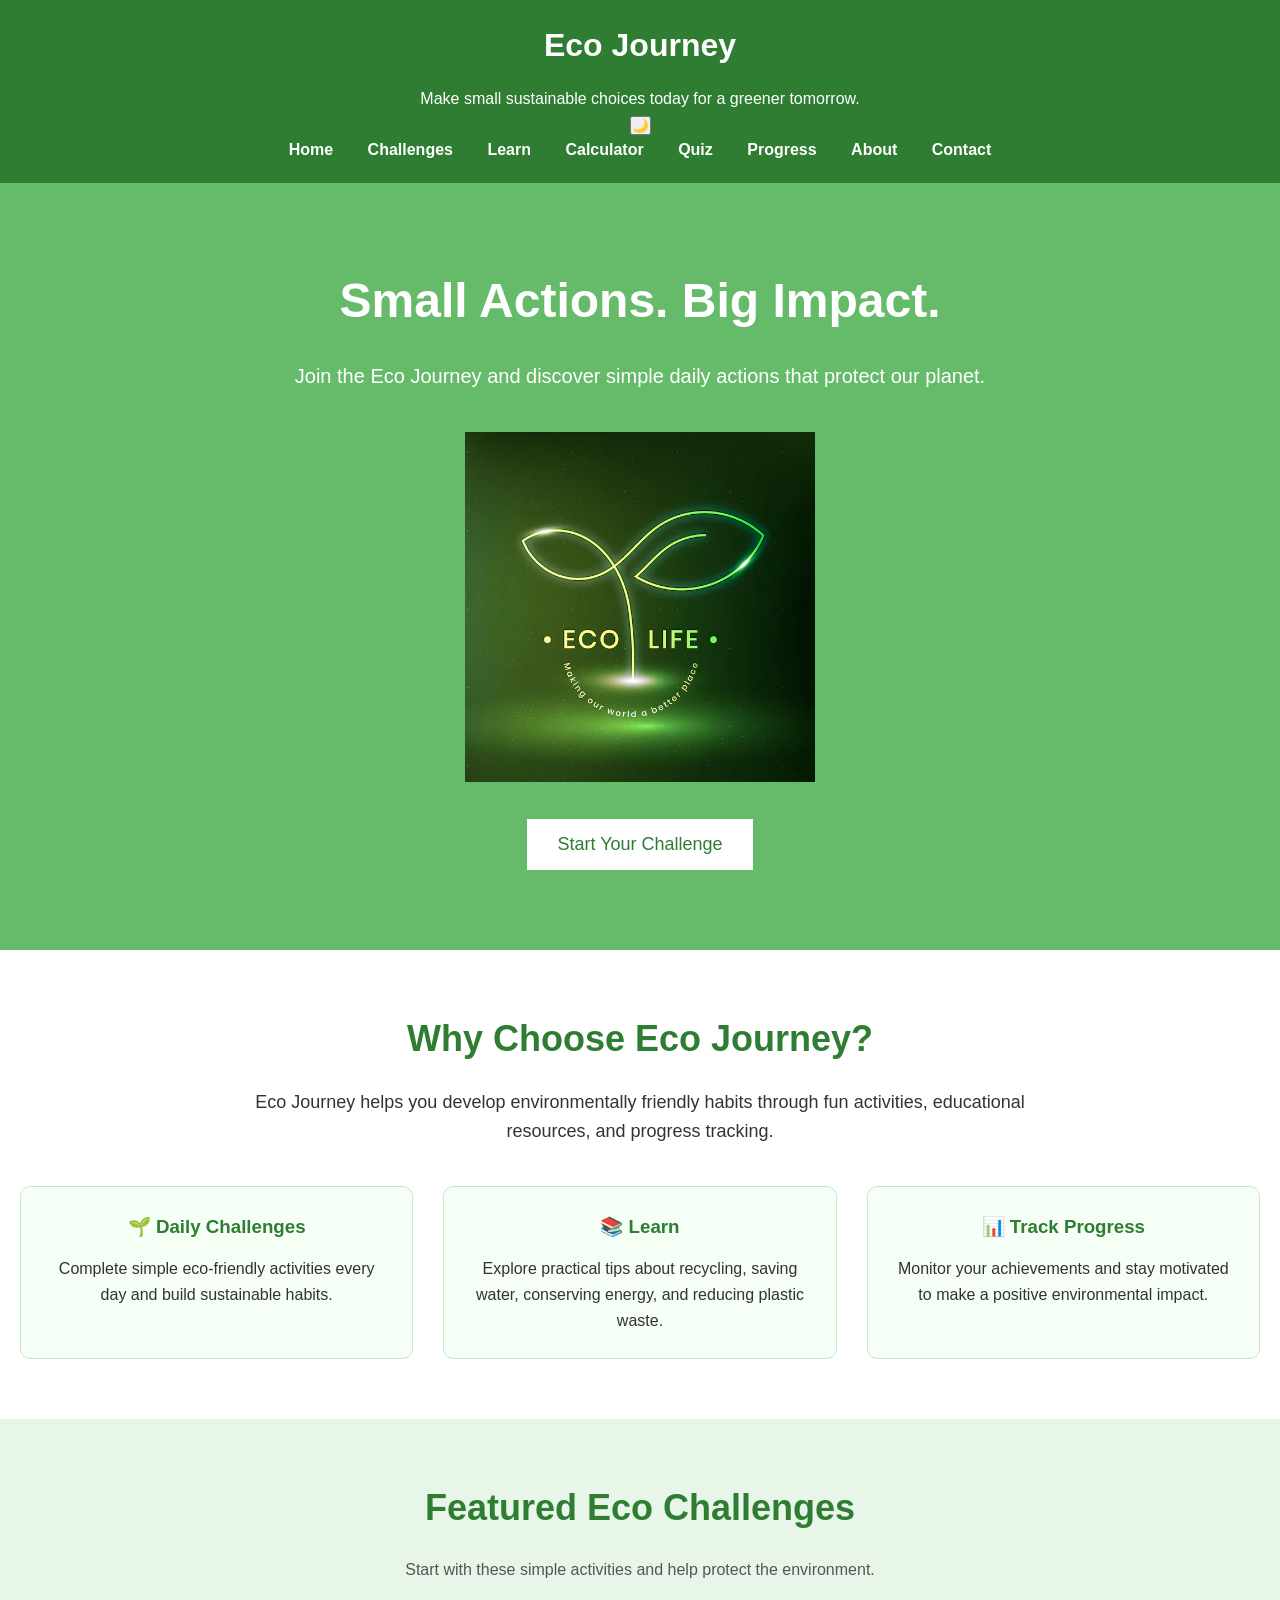
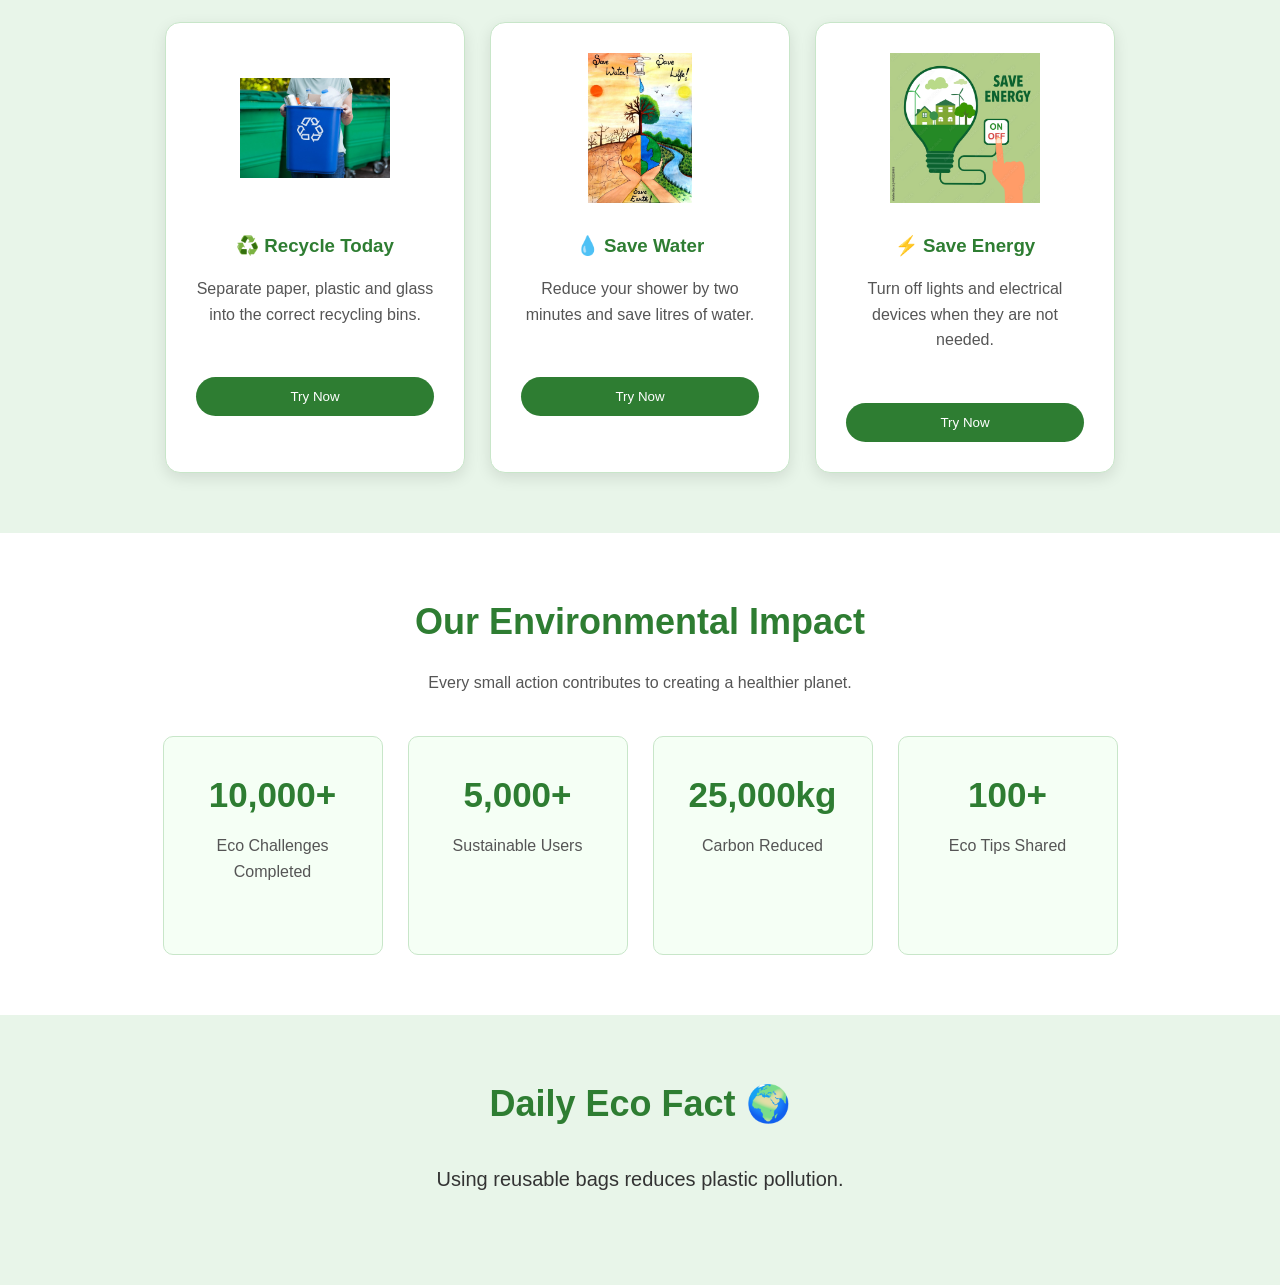
==== commit b687d616: "Add tagline for Eco Journey" ====
--- a/index.html
+++ b/index.html
@@ -25,6 +25,7 @@
         <div class="logo">
 
             <h1>Eco Journey</h1>
+            <p>Make small sustainable choices today for a greener tomorrow.</p>
 
         </div>
 
@@ -264,4 +265,4 @@
 
 </body>
 
-</html>+</html>
--- a/css/style.css
+++ b/css/style.css
@@ -1541,4 +1541,14 @@
 .feature-card {
     width: 280px;
     padding: 25px;
-}+}
+/* Added hover animation for challenge cards */
+.challenge-card:hover {
+    transform: translateY(-5px);
+    transition: 0.3s ease;
+}
+/* Active navigation link styling */
+nav a.active {
+    font-weight: bold;
+    text-decoration: underline;
+}
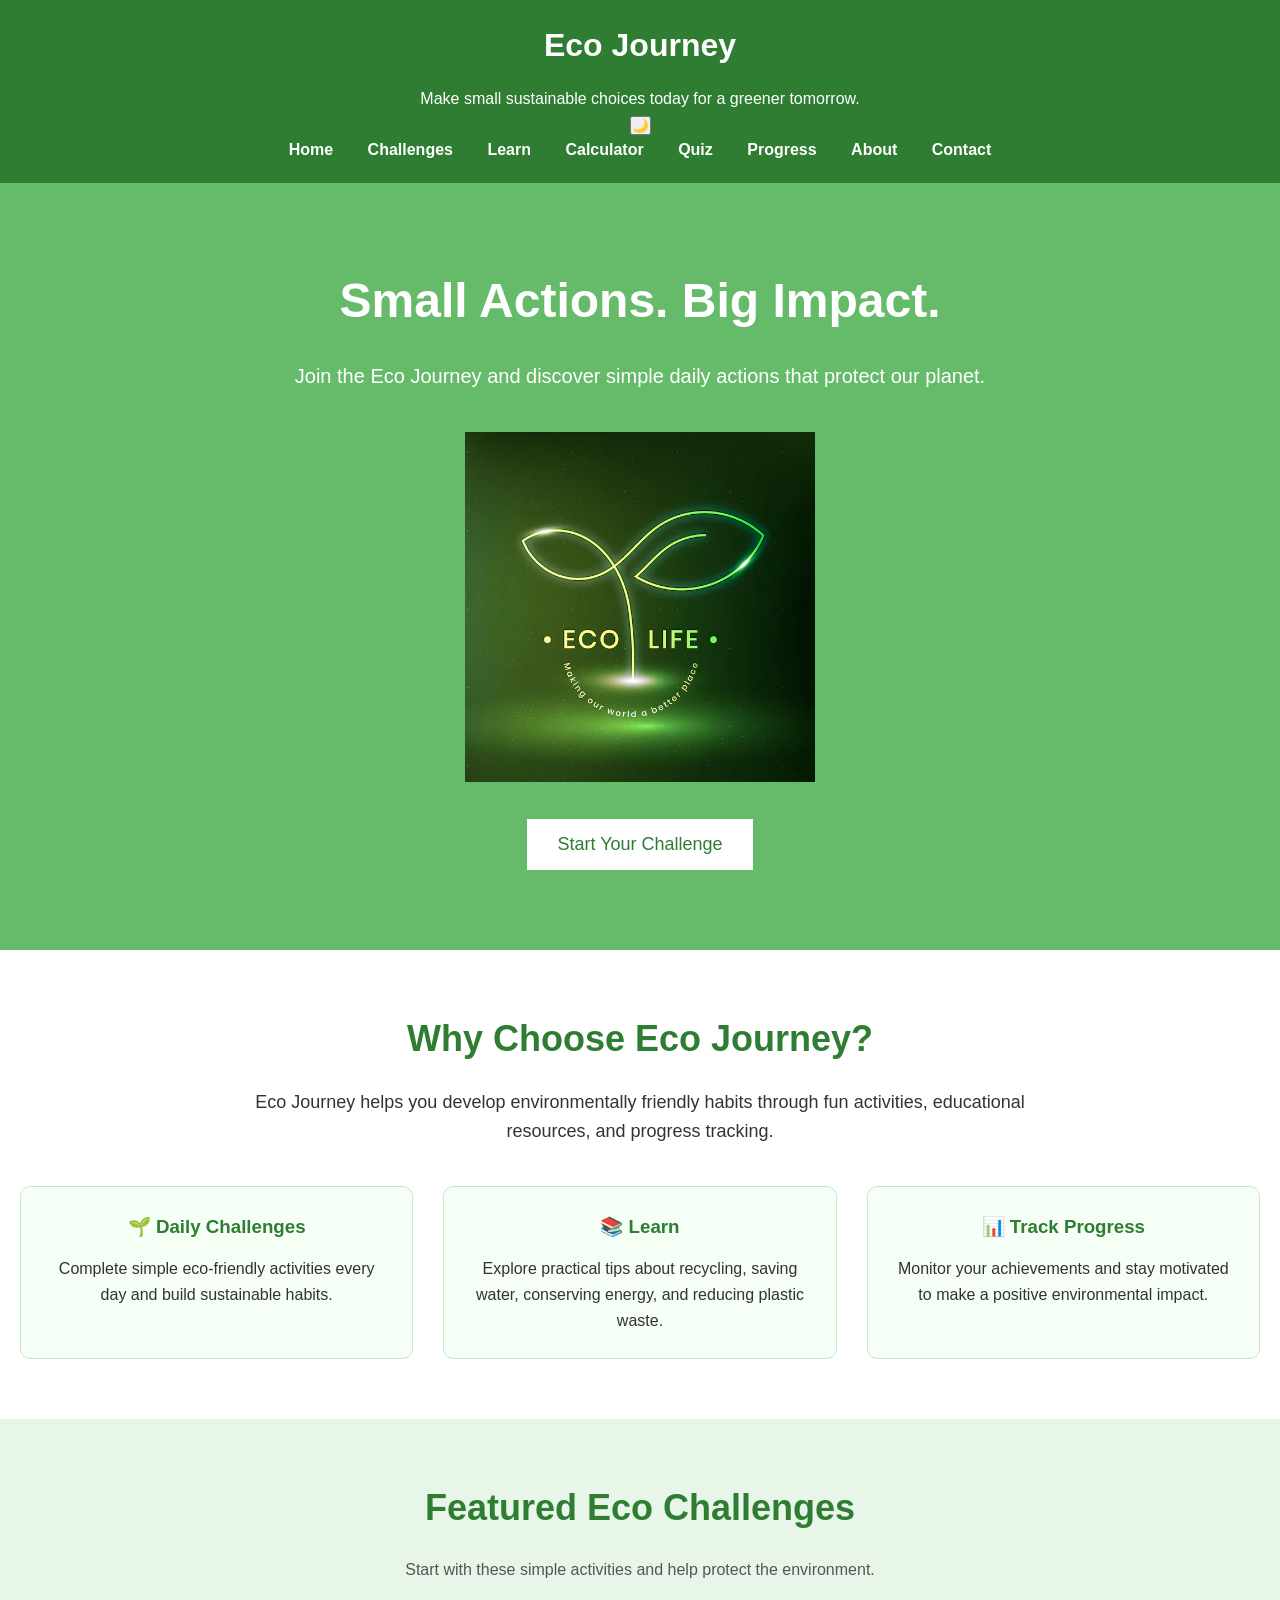
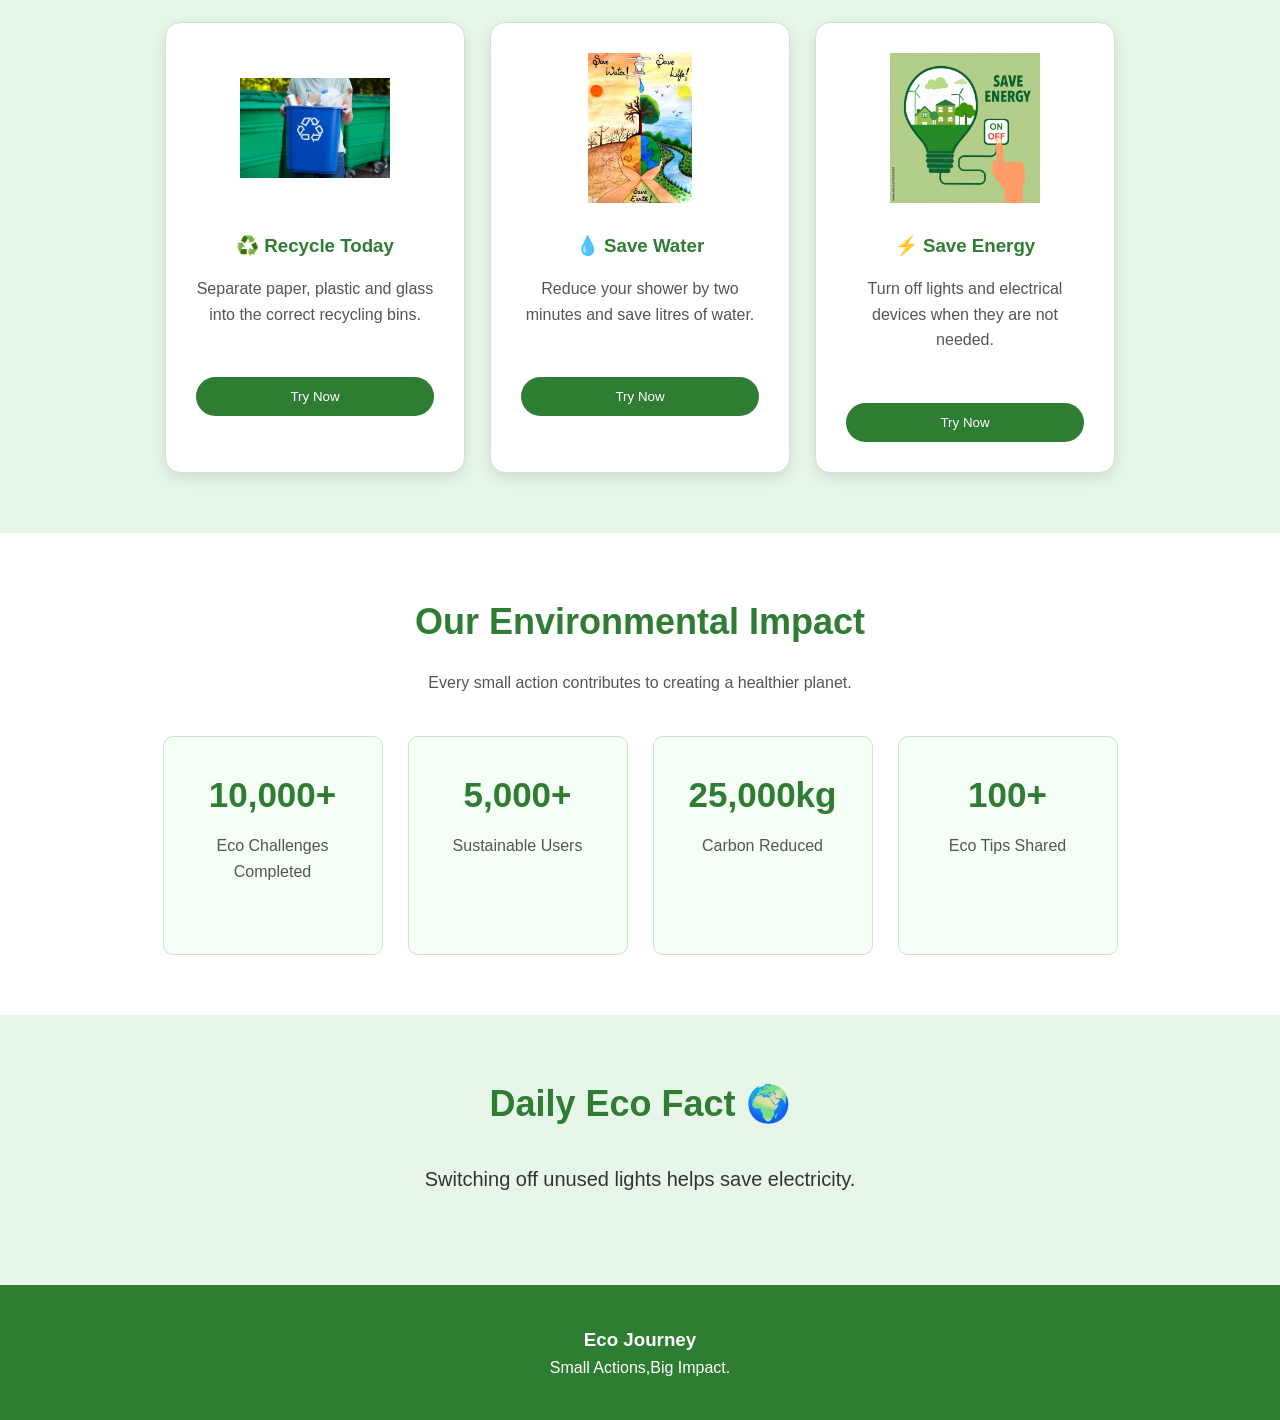
==== commit 0f39ed0c: "Add footer with eco message to index.html" ====
--- a/index.html
+++ b/index.html
@@ -261,6 +261,17 @@
         Loading today's eco fact...
     </p>
 </section>
+     <footer>
+
+
+        <h3>Eco Journey</h3>
+
+
+        <p>
+            Small Actions,Big Impact.
+        </p>
+
+ </footer>
     <script src="js/main.js"></script>
 
 </body>
--- a/css/style.css
+++ b/css/style.css
@@ -186,7 +186,7 @@
     padding: 20px;
 }
 /* ==========================
-   Why Choose eco journey
+   Why Choose ecojourney
 ========================== */
 
 #why-ecojourney {
@@ -1542,13 +1542,25 @@
     width: 280px;
     padding: 25px;
 }
-/* Added hover animation for challenge cards */
-.challenge-card:hover {
-    transform: translateY(-5px);
-    transition: 0.3s ease;
-}
-/* Active navigation link styling */
-nav a.active {
-    font-weight: bold;
-    text-decoration: underline;
-}
+.challenges-container {
+    display: flex;
+    flex-direction: row;
+    gap: 25px;
+    justify-content: center;
+    flex-wrap: wrap;
+}
+
+.challenge-card {
+    width: 300px;
+}
+.challenge-grid {
+    display: flex;
+    flex-direction: row;
+    justify-content: center;
+    gap: 25px;
+    flex-wrap: wrap;
+}
+
+.challenge-card {
+    width: 300px;
+}
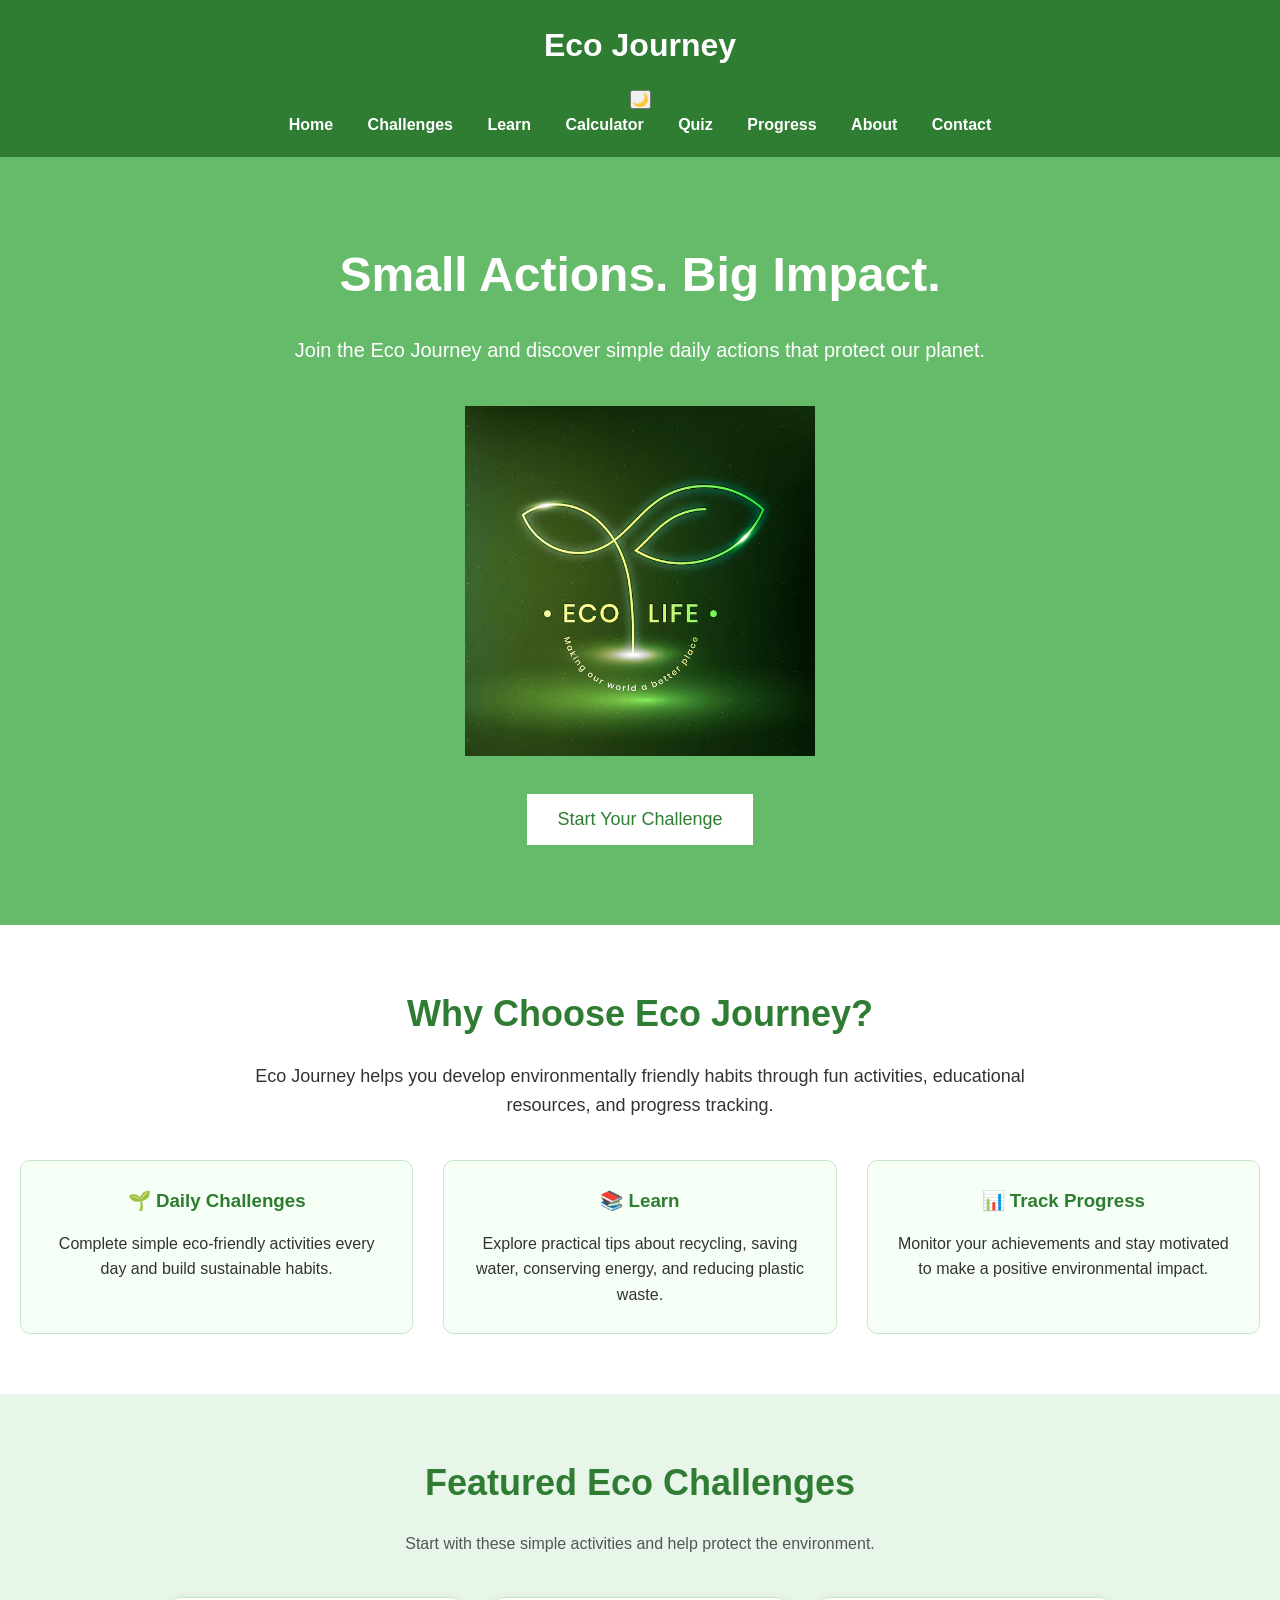
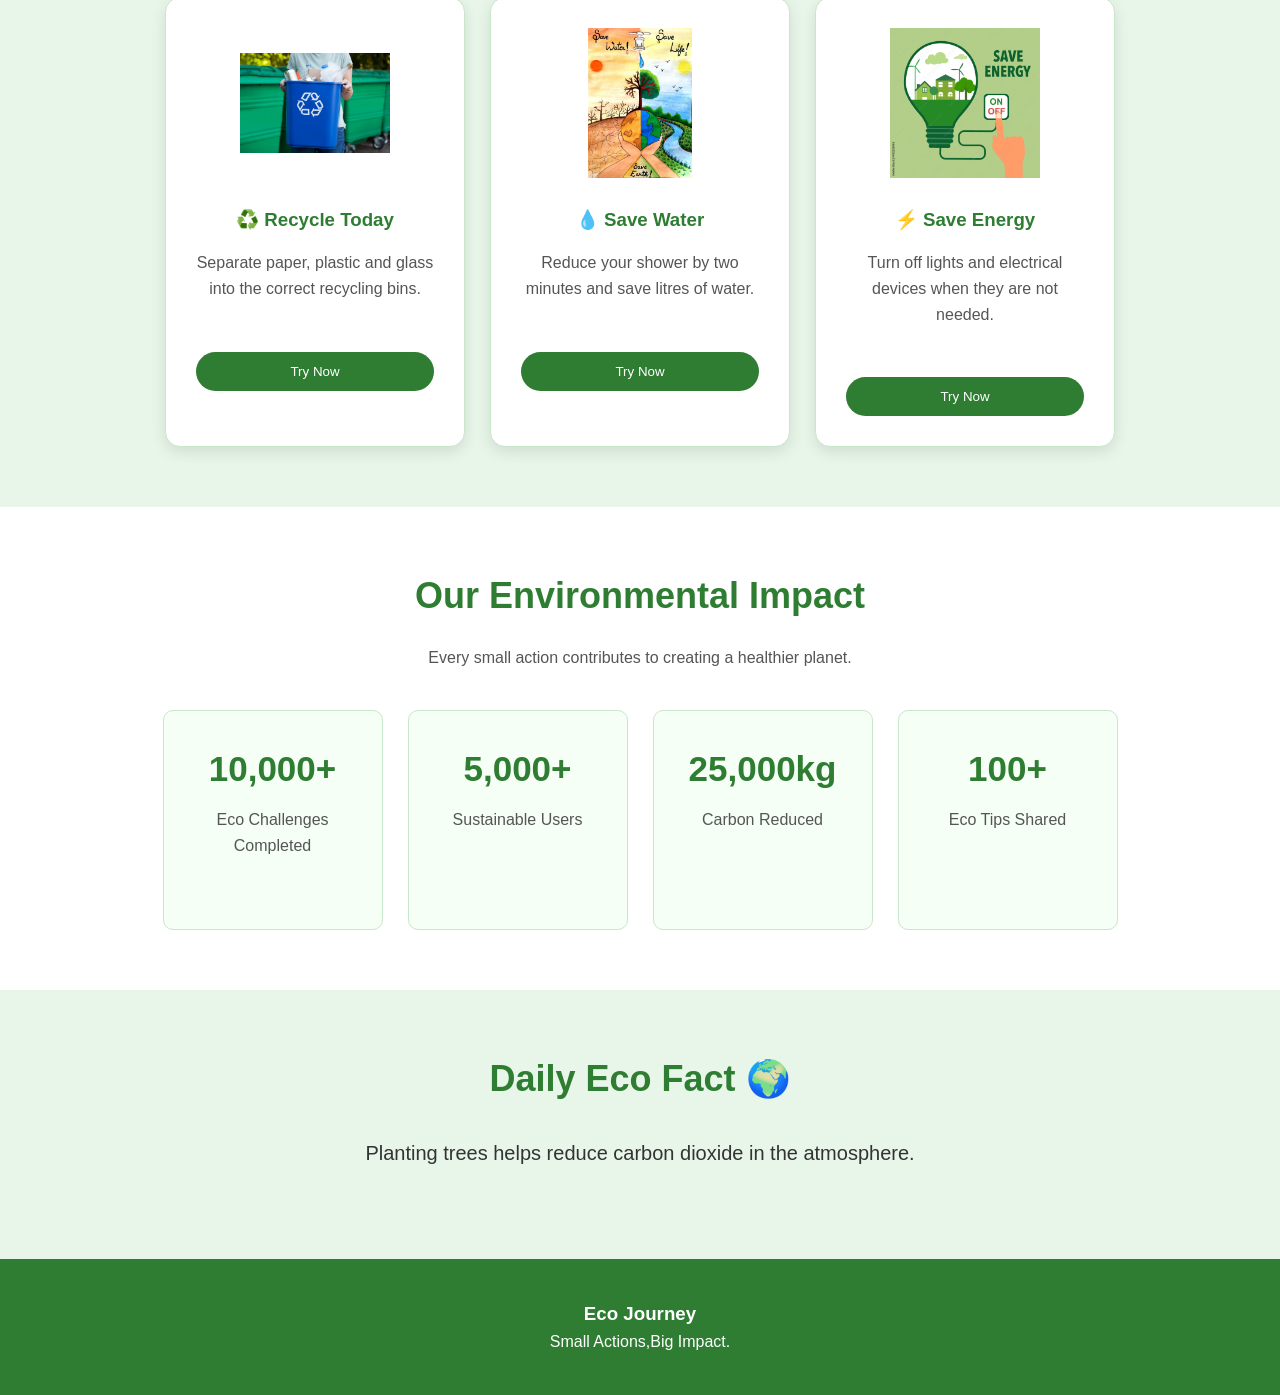
==== commit 0787f493: "Remove sustainability message from index.html" ====
--- a/index.html
+++ b/index.html
@@ -25,7 +25,7 @@
         <div class="logo">
 
             <h1>Eco Journey</h1>
-            <p>Make small sustainable choices today for a greener tomorrow.</p>
+        
 
         </div>
 
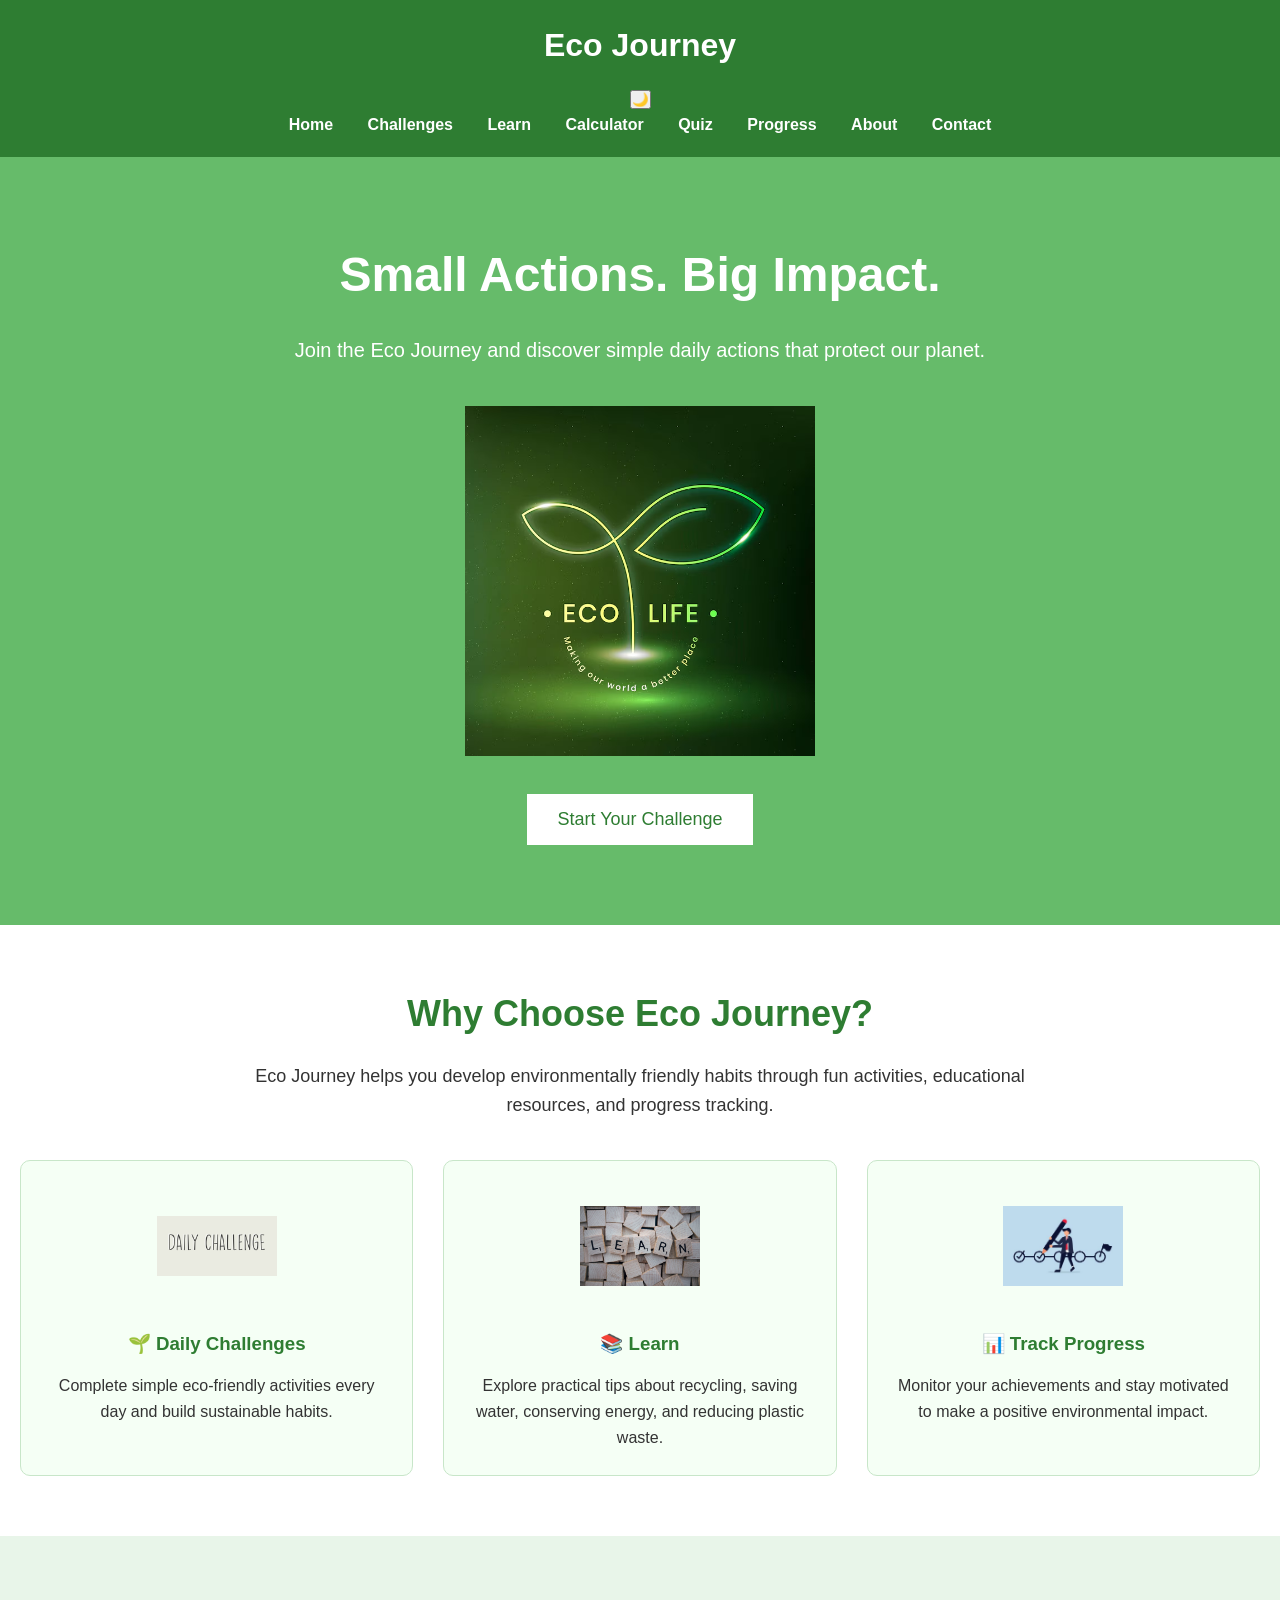
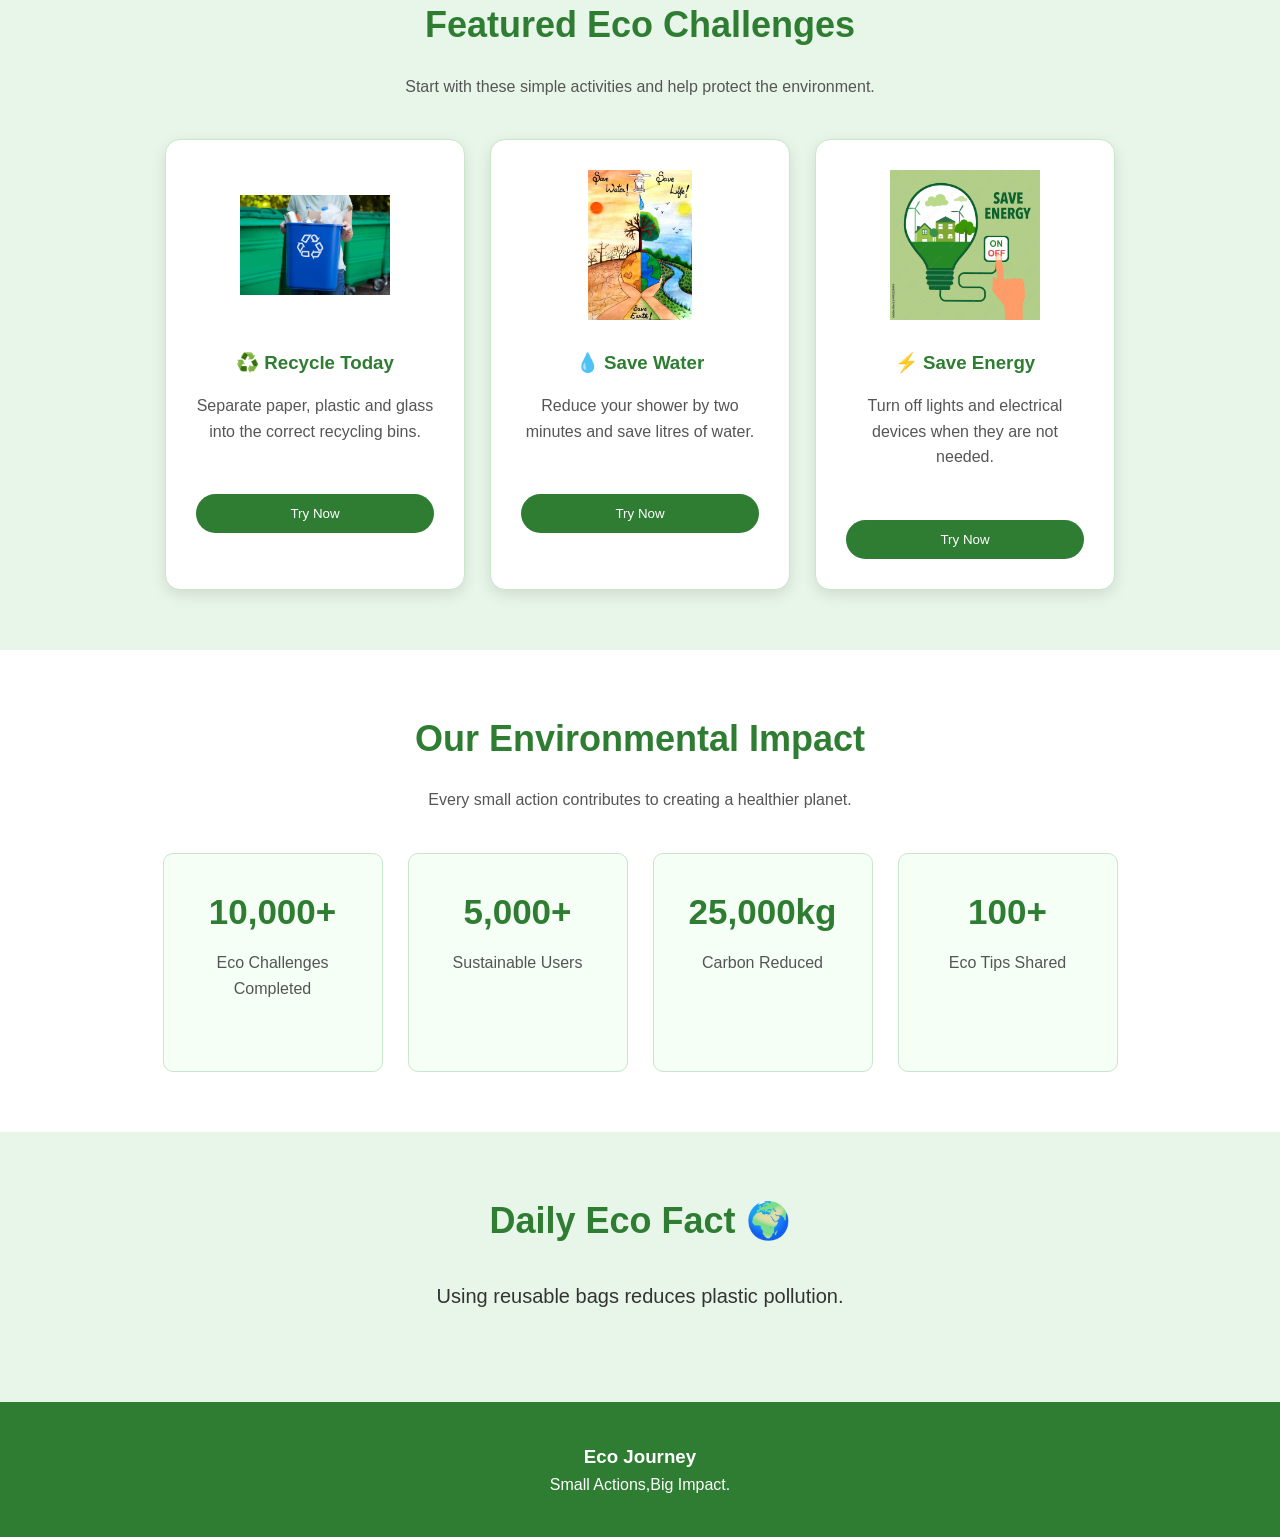
==== commit 66caeb85: "Added images to home feature cards" ====
--- a/index.html
+++ b/index.html
@@ -103,6 +103,7 @@
     <div class="features">
 
         <div class="feature-card">
+            <img src="images/dailychallenge.png" alt="Daily Eco Challenge">
 
             <h3>🌱 Daily Challenges</h3>
 
@@ -114,6 +115,7 @@
         </div>
 
         <div class="feature-card">
+            <img src="images/learn.png" alt="Environmental Learning">
 
             <h3>📚 Learn</h3>
 
@@ -125,6 +127,7 @@
         </div>
 
         <div class="feature-card">
+            <img src="images/trackprogress.png" alt="Eco Progress Tracking">
 
             <h3>📊 Track Progress</h3>
 
--- a/css/style.css
+++ b/css/style.css
@@ -1563,4 +1563,10 @@
 
 .challenge-card {
     width: 300px;
+}
+.feature-card img {
+    width: 120px;
+    height: 120px;
+    object-fit: contain;
+    margin-bottom: 15px;
 }
